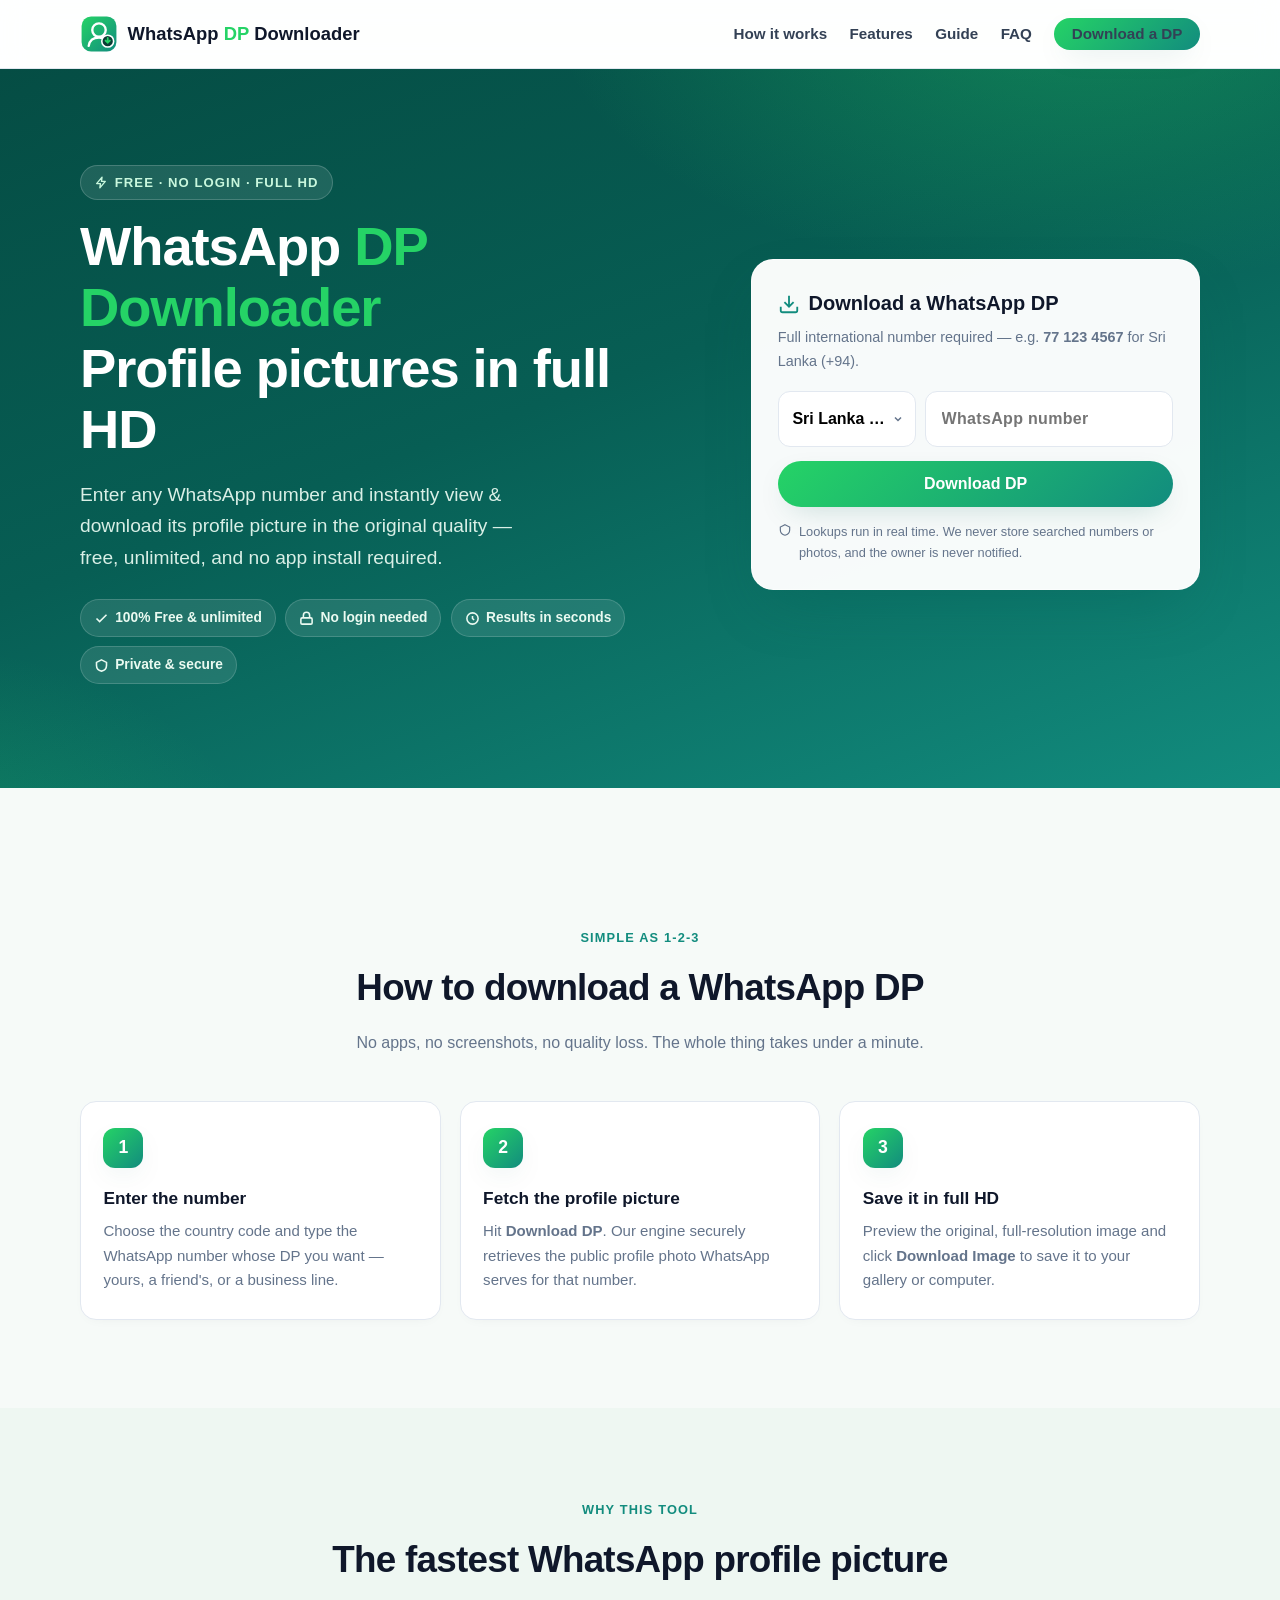
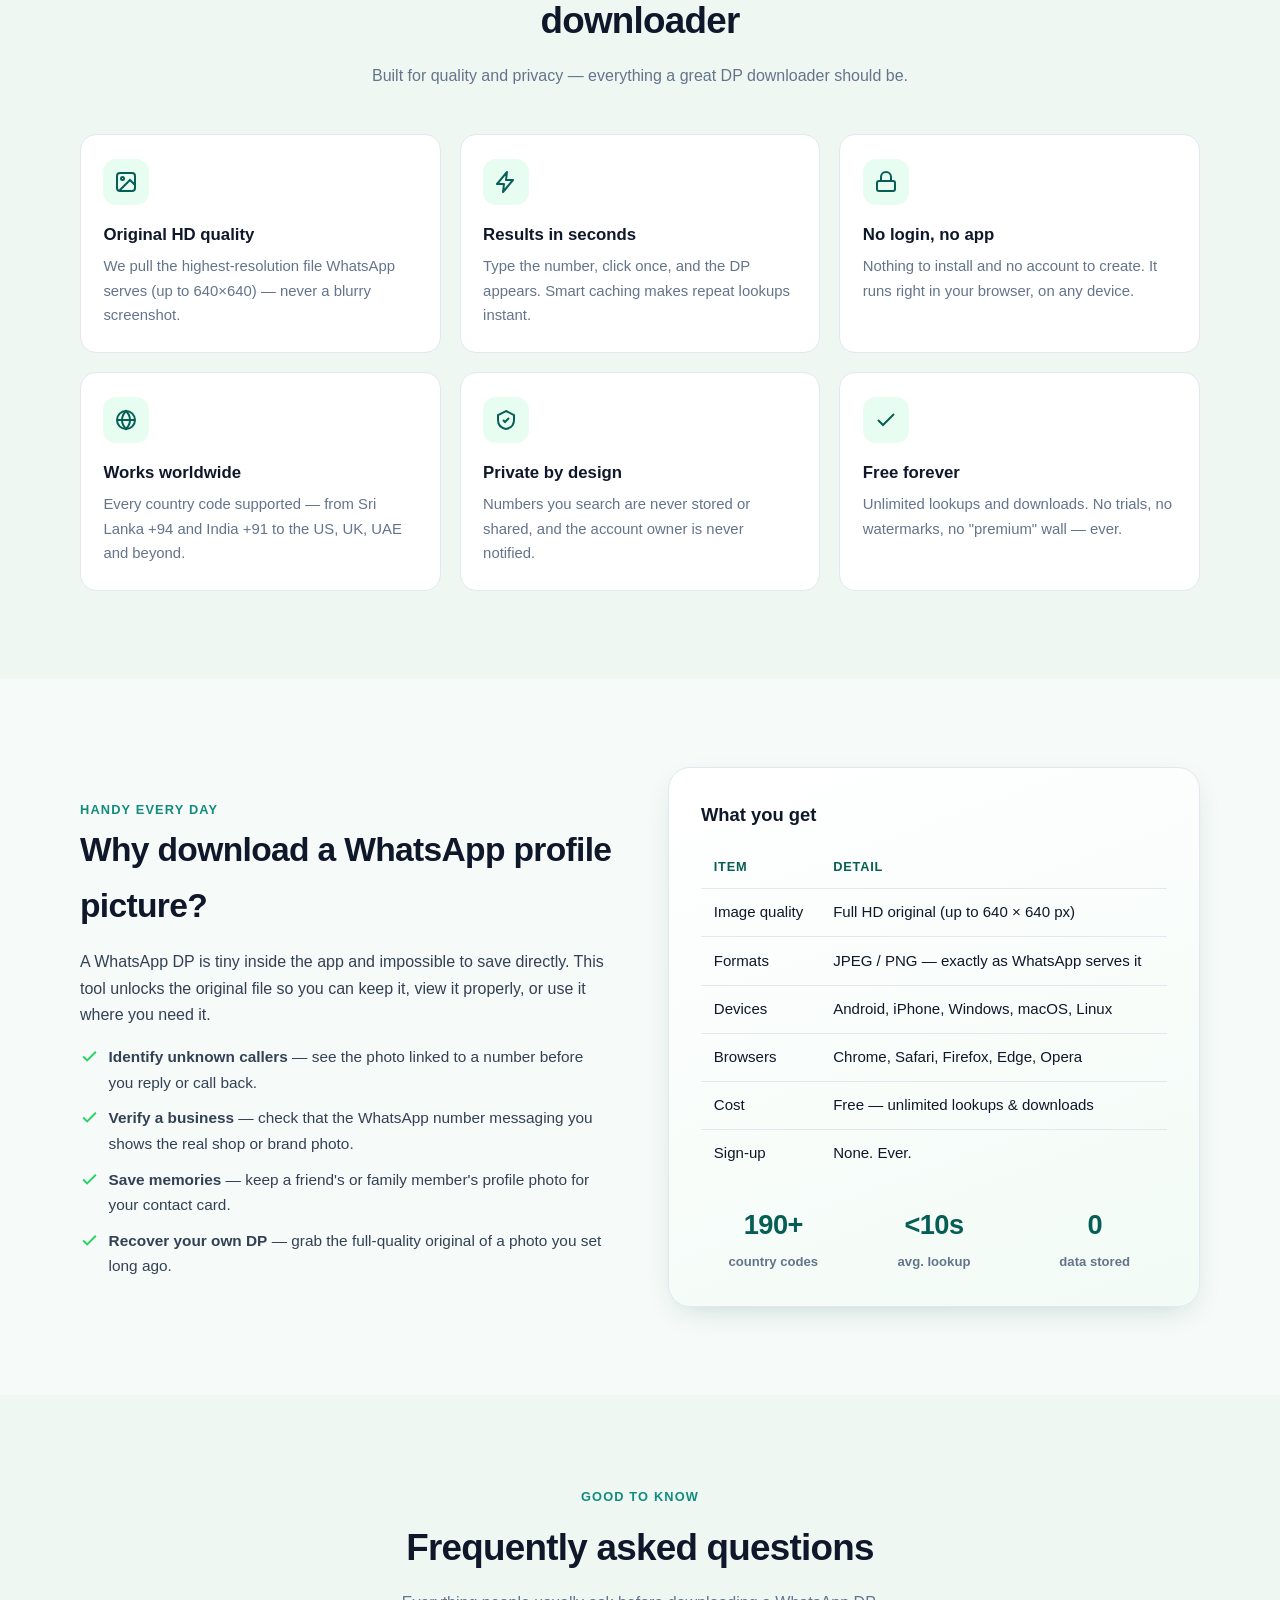
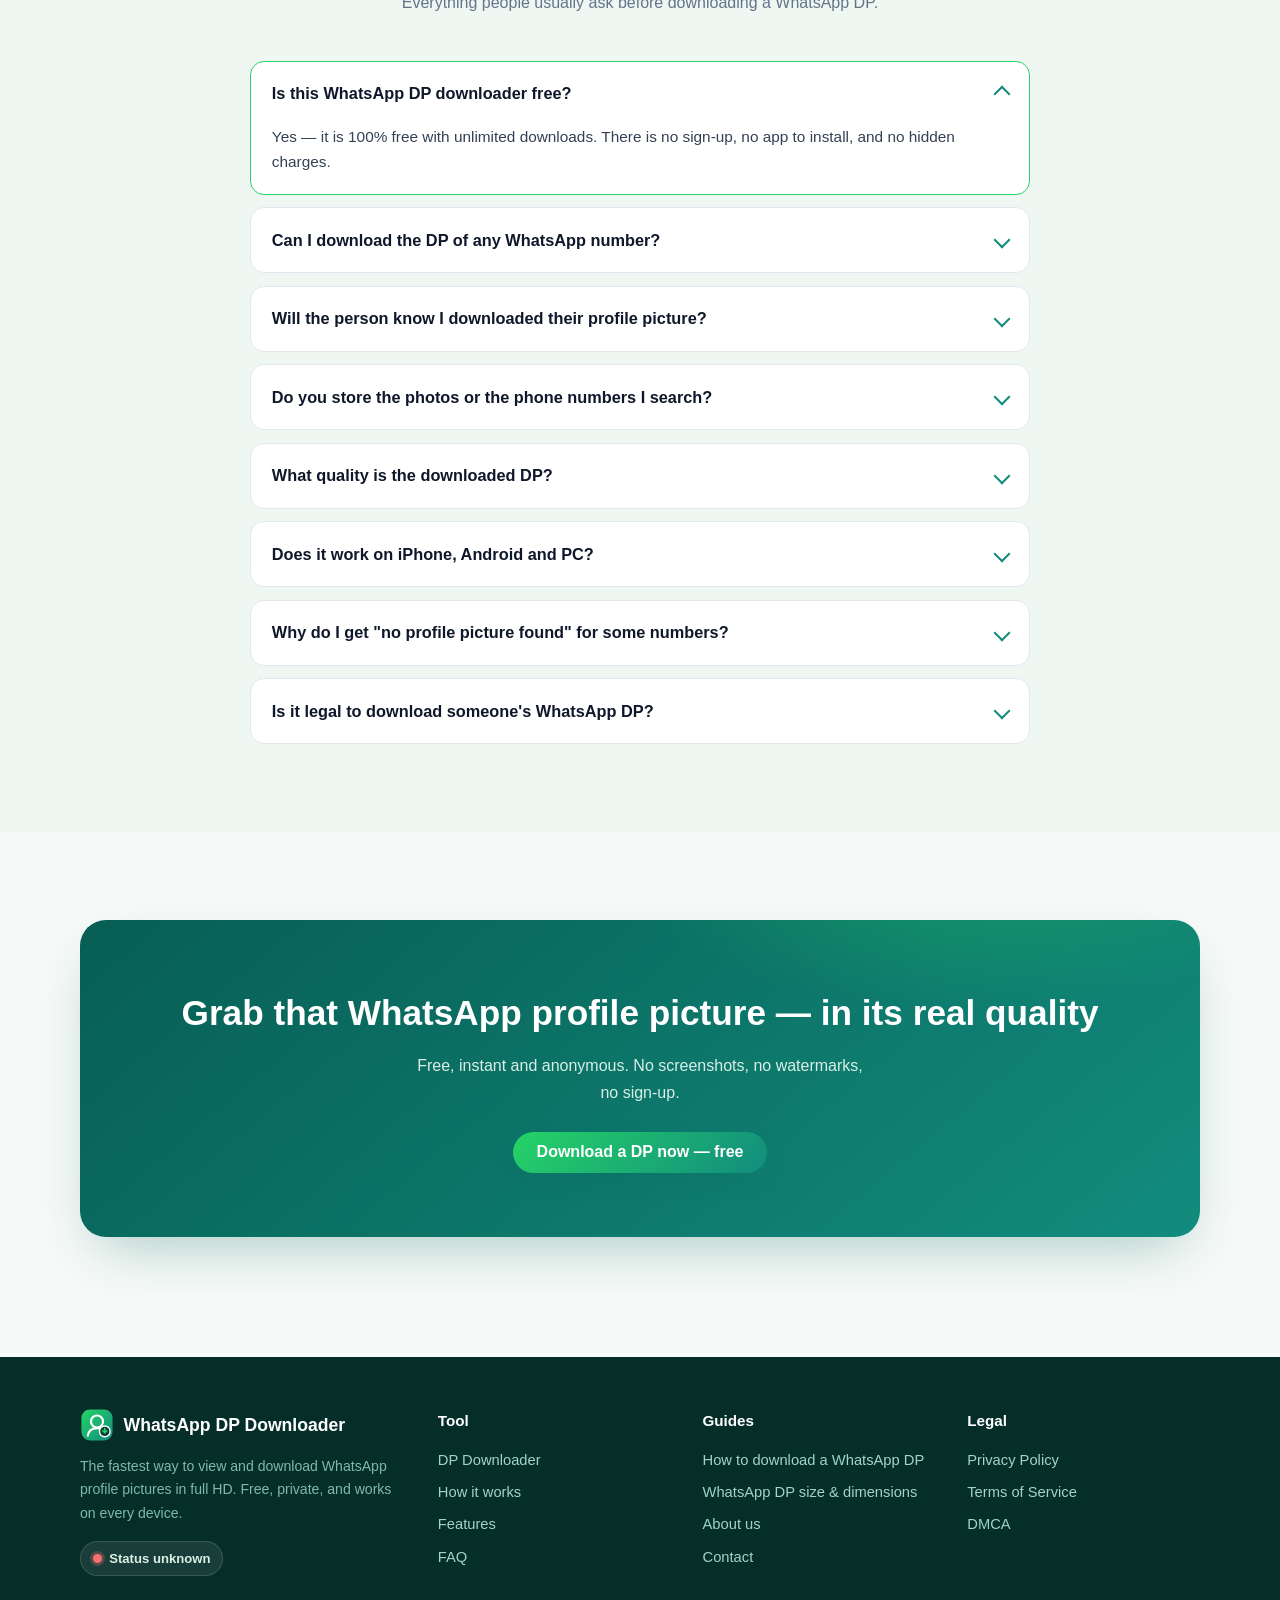
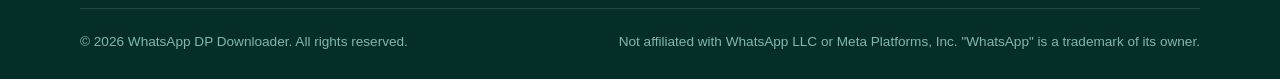
==== index.html @ 6ee1ebf0 "WhatsApp DP Downloader — SEO-optimized site + serverless API proxy" ====
<!DOCTYPE html>
<html lang="en">
<head>
  <meta charset="UTF-8">
  <meta name="viewport" content="width=device-width, initial-scale=1.0">
  <title>WhatsApp DP Downloader — Download WhatsApp Profile Pictures in Full HD (Free)</title>
  <meta name="description" content="Free WhatsApp DP Downloader: view & download any WhatsApp profile picture in full HD by phone number. 100% free, no login, no app install — works on Android, iPhone & PC.">
  <meta name="keywords" content="whatsapp dp download, whatsapp dp downloader, download whatsapp profile picture, whatsapp profile picture downloader, save whatsapp dp, whatsapp dp viewer, whatsapp dp full size, profile pic download whatsapp">
  <meta name="robots" content="index, follow, max-image-preview:large, max-snippet:-1">
  <meta name="author" content="WhatsApp DP Downloader">
  <meta name="theme-color" content="#075e54">
  <link rel="canonical" href="https://whatsapp-dp-downloader.vercel.app/">

  <!-- Open Graph -->
  <meta property="og:type" content="website">
  <meta property="og:site_name" content="WhatsApp DP Downloader">
  <meta property="og:title" content="WhatsApp DP Downloader — Download WhatsApp Profile Pictures in Full HD (Free)">
  <meta property="og:description" content="View & download any WhatsApp profile picture in full HD by phone number. Free forever, no login, works on every device.">
  <meta property="og:url" content="https://whatsapp-dp-downloader.vercel.app/">
  <meta property="og:image" content="https://whatsapp-dp-downloader.vercel.app/assets/og-image.jpg">
  <meta property="og:image:width" content="1200">
  <meta property="og:image:height" content="630">
  <meta property="og:locale" content="en_US">

  <!-- Twitter -->
  <meta name="twitter:card" content="summary_large_image">
  <meta name="twitter:title" content="WhatsApp DP Downloader — Full HD Profile Pictures, Free">
  <meta name="twitter:description" content="View & download any WhatsApp profile picture in full HD by phone number. Free, no login, instant.">
  <meta name="twitter:image" content="https://whatsapp-dp-downloader.vercel.app/assets/og-image.jpg">

  <link rel="icon" type="image/svg+xml" href="/assets/favicon.svg">
  <link rel="apple-touch-icon" href="/assets/logo.svg">
  <link rel="manifest" href="/site.webmanifest">
  <link rel="stylesheet" href="/assets/styles.css">

  <script type="application/ld+json">
  {
    "@context": "https://schema.org",
    "@graph": [
      {
        "@type": "WebSite",
        "@id": "https://whatsapp-dp-downloader.vercel.app/#website",
        "url": "https://whatsapp-dp-downloader.vercel.app/",
        "name": "WhatsApp DP Downloader",
        "description": "Free online tool to view and download WhatsApp profile pictures (DP) in full HD by phone number.",
        "publisher": { "@id": "https://whatsapp-dp-downloader.vercel.app/#org" },
        "inLanguage": "en"
      },
      {
        "@type": "Organization",
        "@id": "https://whatsapp-dp-downloader.vercel.app/#org",
        "name": "WhatsApp DP Downloader",
        "url": "https://whatsapp-dp-downloader.vercel.app/",
        "logo": {
          "@type": "ImageObject",
          "url": "https://whatsapp-dp-downloader.vercel.app/assets/logo.svg"
        }
      },
      {
        "@type": "WebApplication",
        "@id": "https://whatsapp-dp-downloader.vercel.app/#app",
        "name": "WhatsApp DP Downloader",
        "url": "https://whatsapp-dp-downloader.vercel.app/",
        "applicationCategory": "UtilitiesApplication",
        "operatingSystem": "Any (Web)",
        "browserRequirements": "Requires JavaScript",
        "offers": { "@type": "Offer", "price": "0", "priceCurrency": "USD" },
        "featureList": [
          "Download WhatsApp profile pictures in full HD",
          "Works with any phone number worldwide",
          "No login or app installation required",
          "Free unlimited downloads",
          "Android, iPhone, Windows & Mac compatible"
        ],
        "screenshot": "https://whatsapp-dp-downloader.vercel.app/assets/og-image.jpg"
      },
      {
        "@type": "HowTo",
        "name": "How to download a WhatsApp DP (profile picture)",
        "description": "Download any WhatsApp profile picture in full HD in three simple steps — no app needed.",
        "totalTime": "PT1M",
        "step": [
          { "@type": "HowToStep", "position": 1, "name": "Enter the number", "text": "Pick the country code and type the WhatsApp number whose profile picture you want to download." },
          { "@type": "HowToStep", "position": 2, "name": "Fetch the DP", "text": "Click 'Download DP'. We securely fetch the public profile picture linked to that number." },
          { "@type": "HowToStep", "position": 3, "name": "Save the image", "text": "Preview the full-size photo and click 'Download Image' to save it to your device." }
        ]
      },
      {
        "@type": "FAQPage",
        "mainEntity": [
          {
            "@type": "Question",
            "name": "Is this WhatsApp DP downloader free?",
            "acceptedAnswer": { "@type": "Answer", "text": "Yes — it is 100% free with unlimited downloads. There is no sign-up, no app to install, and no hidden charges." }
          },
          {
            "@type": "Question",
            "name": "Can I download the DP of any WhatsApp number?",
            "acceptedAnswer": { "@type": "Answer", "text": "You can fetch the profile picture of any number registered on WhatsApp, as long as the user's privacy settings allow the photo to be visible. If their photo is set to 'My Contacts' or 'Nobody', WhatsApp will not share it." }
          },
          {
            "@type": "Question",
            "name": "Will the person know I downloaded their profile picture?",
            "acceptedAnswer": { "@type": "Answer", "text": "No. Viewing or downloading a public profile picture does not send any notification to the account owner." }
          },
          {
            "@type": "Question",
            "name": "Do you store the photos or the phone numbers I search?",
            "acceptedAnswer": { "@type": "Answer", "text": "No. Lookups happen in real time, results are cached briefly in memory for speed, then discarded. We do not build any database of numbers or photos." }
          },
          {
            "@type": "Question",
            "name": "What quality is the downloaded DP?",
            "acceptedAnswer": { "@type": "Answer", "text": "We always fetch the highest-resolution version WhatsApp serves — typically up to 640×640 pixels in original JPEG quality, sharper than any screenshot." }
          },
          {
            "@type": "Question",
            "name": "Does it work on iPhone, Android and PC?",
            "acceptedAnswer": { "@type": "Answer", "text": "Yes. It is a pure web tool — it runs in any modern browser (Chrome, Safari, Firefox, Edge) on Android, iOS, Windows, macOS and Linux." }
          },
          {
            "@type": "Question",
            "name": "Why do I get 'no profile picture found' for some numbers?",
            "acceptedAnswer": { "@type": "Answer", "text": "Either the user never set a profile photo, or their privacy settings (My Contacts / Nobody / My Contacts Except) prevent it from being shown publicly. We can only return what WhatsApp itself makes visible." }
          },
          {
            "@type": "Question",
            "name": "Is it legal to download someone's WhatsApp DP?",
            "acceptedAnswer": { "@type": "Answer", "text": "Downloading publicly visible profile pictures for personal use is generally tolerated, but photos belong to their owners. Do not re-publish, harass, impersonate, or use images commercially without permission. See our Terms of Service and DMCA page." }
          }
        ]
      },
      {
        "@type": "BreadcrumbList",
        "itemListElement": [
          { "@type": "ListItem", "position": 1, "name": "Home", "item": "https://whatsapp-dp-downloader.vercel.app/" }
        ]
      }
    ]
  }
  </script>
</head>
<body>

  <!-- ======================= HEADER ======================= -->
  <header class="site-header">
    <div class="wrap nav">
      <a class="brand" href="/" aria-label="WhatsApp DP Downloader — home">
        <img class="logo" src="/assets/logo.svg" alt="WhatsApp DP Downloader logo" width="38" height="38">
        <span>WhatsApp&nbsp;<b>DP</b>&nbsp;Downloader</span>
      </a>
      <nav class="nav-links" aria-label="Main navigation">
        <a href="#how-it-works">How it works</a>
        <a href="#features">Features</a>
        <a href="/how-to-download-whatsapp-dp">Guide</a>
        <a href="#faq">FAQ</a>
        <a class="btn btn-primary btn-sm" href="#tool-anchor">Download a DP</a>
      </nav>
    </div>
  </header>

  <!-- ======================= HERO + TOOL ======================= -->
  <section class="hero" id="tool-anchor">
    <div class="wrap hero-grid">
      <div>
        <span class="eyebrow">
          <svg width="13" height="13" viewBox="0 0 24 24" fill="none" stroke="currentColor" stroke-width="2.5" aria-hidden="true"><path d="M13 2L3 14h7l-1 8 10-12h-7l1-8z" stroke-linejoin="round"/></svg>
          Free · No login · Full HD
        </span>
        <h1>WhatsApp <span class="hl">DP Downloader</span><br>Profile pictures in full HD</h1>
        <p class="lead">Enter any WhatsApp number and instantly view &amp; download its profile picture in the original quality — free, unlimited, and no app install required.</p>
        <ul class="trust-chips" aria-label="Highlights">
          <li><svg viewBox="0 0 24 24" fill="none" stroke="currentColor" stroke-width="2.5" aria-hidden="true"><path d="M20 6L9 17l-5-5"/></svg>100% Free &amp; unlimited</li>
          <li><svg viewBox="0 0 24 24" fill="none" stroke="currentColor" stroke-width="2.5" aria-hidden="true"><rect x="3" y="11" width="18" height="10" rx="2"/><path d="M7 11V7a5 5 0 0110 0v4"/></svg>No login needed</li>
          <li><svg viewBox="0 0 24 24" fill="none" stroke="currentColor" stroke-width="2.5" aria-hidden="true"><circle cx="12" cy="12" r="9"/><path d="M12 8v4l2.5 2.5"/></svg>Results in seconds</li>
          <li><svg viewBox="0 0 24 24" fill="none" stroke="currentColor" stroke-width="2.5" aria-hidden="true"><path d="M12 3l8 4v5c0 5-3.5 8-8 9-4.5-1-8-4-8-9V7l8-4z"/></svg>Private &amp; secure</li>
        </ul>
      </div>

      <div class="tool-card" role="region" aria-labelledby="tool-title">
        <h2 id="tool-title">
          <svg viewBox="0 0 24 24" fill="none" stroke="#128c7e" stroke-width="2" aria-hidden="true"><path d="M21 15v4a2 2 0 01-2 2H5a2 2 0 01-2-2v-4M7 10l5 5 5-5M12 15V3"/></svg>
          Download a WhatsApp DP
        </h2>
        <p class="hint">Full international number required — e.g. <strong>77 123 4567</strong> for Sri Lanka (+94).</p>
        <form id="dp-form" novalidate>
          <div class="field-row">
            <div class="country-wrap">
              <label class="sr-only" for="country" style="position:absolute;left:-9999px">Country code</label>
              <select id="country" aria-label="Country"></select>
            </div>
            <div class="phone-wrap">
              <label for="phone" style="position:absolute;left:-9999px">WhatsApp phone number</label>
              <input id="phone" type="tel" inputmode="tel" autocomplete="tel" placeholder="WhatsApp number" maxlength="18" required>
            </div>
          </div>
          <button type="submit" class="btn btn-primary" id="dp-btn">
            <span class="spinner" aria-hidden="true"></span>
            <span class="btn-label">Download DP</span>
          </button>
          <p class="form-error" id="form-error" role="alert"></p>
        </form>
        <p class="privacy-note">
          <svg viewBox="0 0 24 24" fill="none" stroke="currentColor" stroke-width="2" aria-hidden="true"><path d="M12 3l8 4v5c0 5-3.5 8-8 9-4.5-1-8-4-8-9V7l8-4z"/></svg>
          <span>Lookups run in real time. We never store searched numbers or photos, and the owner is never notified.</span>
        </p>
      </div>
    </div>
  </section>

  <!-- ======================= RESULT ======================= -->
  <div id="result-anchor" class="wrap result-section" aria-live="polite">
    <div class="result-card skel" id="skeleton" aria-hidden="true">
      <div class="row">
        <div class="skel-circle shimmer"></div>
        <div class="skel-lines">
          <div class="skel-line shimmer" style="width:60%"></div>
          <div class="skel-line shimmer" style="width:40%"></div>
          <div class="skel-line shimmer" style="width:75%"></div>
        </div>
      </div>
    </div>

    <div class="error-card" id="lookup-error" role="alert">
      <svg viewBox="0 0 24 24" fill="none" stroke="currentColor" stroke-width="2" aria-hidden="true"><circle cx="12" cy="12" r="9"/><path d="M12 8v5M12 16.5v.01"/></svg>
      <span id="lookup-error-msg"></span>
    </div>

    <div class="result-card" id="result">
      <div class="result-grid">
        <div class="dp-frame">
          <img id="dp-img" src="" alt="WhatsApp profile picture" width="240" height="240">
        </div>
        <div class="result-meta">
          <h3>Profile picture found 🎉</h3>
          <p class="num" id="r-number">+94…</p>
          <div class="meta-badges">
            <span class="badge">Full HD quality</span>
            <span class="badge" id="r-format">JPEG</span>
            <span class="badge" id="r-size">— KB</span>
          </div>
          <div class="result-actions">
            <button class="btn btn-primary" id="btn-download">
              <svg width="17" height="17" viewBox="0 0 24 24" fill="none" stroke="currentColor" stroke-width="2.2" aria-hidden="true"><path d="M21 15v4a2 2 0 01-2 2H5a2 2 0 01-2-2v-4M7 10l5 5 5-5M12 15V3"/></svg>
              Download Image
            </button>
            <button class="btn btn-ghost" id="btn-view">View full size</button>
            <button class="btn btn-ghost" id="btn-again">Try another number</button>
          </div>
        </div>
      </div>
    </div>
  </div>

  <!-- ======================= HOW IT WORKS ======================= -->
  <section id="how-it-works">
    <div class="wrap">
      <div class="sec-head">
        <span class="kicker">Simple as 1-2-3</span>
        <h2>How to download a WhatsApp DP</h2>
        <p>No apps, no screenshots, no quality loss. The whole thing takes under a minute.</p>
      </div>
      <div class="steps">
        <article class="step">
          <h3>Enter the number</h3>
          <p>Choose the country code and type the WhatsApp number whose DP you want — yours, a friend's, or a business line.</p>
        </article>
        <article class="step">
          <h3>Fetch the profile picture</h3>
          <p>Hit <strong>Download DP</strong>. Our engine securely retrieves the public profile photo WhatsApp serves for that number.</p>
        </article>
        <article class="step">
          <h3>Save it in full HD</h3>
          <p>Preview the original, full-resolution image and click <strong>Download Image</strong> to save it to your gallery or computer.</p>
        </article>
      </div>
    </div>
  </section>

  <!-- ======================= FEATURES ======================= -->
  <section id="features" style="background:#eef7f2">
    <div class="wrap">
      <div class="sec-head">
        <span class="kicker">Why this tool</span>
        <h2>The fastest WhatsApp profile picture downloader</h2>
        <p>Built for quality and privacy — everything a great DP downloader should be.</p>
      </div>
      <div class="features">
        <article class="feature">
          <div class="ic"><svg viewBox="0 0 24 24" fill="none" stroke="#075e54" stroke-width="2" aria-hidden="true"><rect x="3" y="3" width="18" height="18" rx="3"/><circle cx="8.5" cy="8.5" r="1.5"/><path d="M21 15l-5-5L5 21"/></svg></div>
          <h3>Original HD quality</h3>
          <p>We pull the highest-resolution file WhatsApp serves (up to 640×640) — never a blurry screenshot.</p>
        </article>
        <article class="feature">
          <div class="ic"><svg viewBox="0 0 24 24" fill="none" stroke="#075e54" stroke-width="2" aria-hidden="true"><path d="M13 2L3 14h7l-1 8 10-12h-7l1-8z" stroke-linejoin="round"/></svg></div>
          <h3>Results in seconds</h3>
          <p>Type the number, click once, and the DP appears. Smart caching makes repeat lookups instant.</p>
        </article>
        <article class="feature">
          <div class="ic"><svg viewBox="0 0 24 24" fill="none" stroke="#075e54" stroke-width="2" aria-hidden="true"><rect x="3" y="11" width="18" height="10" rx="2"/><path d="M7 11V7a5 5 0 0110 0v4"/></svg></div>
          <h3>No login, no app</h3>
          <p>Nothing to install and no account to create. It runs right in your browser, on any device.</p>
        </article>
        <article class="feature">
          <div class="ic"><svg viewBox="0 0 24 24" fill="none" stroke="#075e54" stroke-width="2" aria-hidden="true"><circle cx="12" cy="12" r="9"/><path d="M3 12h18M12 3c2.5 2.6 4 5.6 4 9s-1.5 6.4-4 9c-2.5-2.6-4-5.6-4-9s1.5-6.4 4-9z"/></svg></div>
          <h3>Works worldwide</h3>
          <p>Every country code supported — from Sri Lanka +94 and India +91 to the US, UK, UAE and beyond.</p>
        </article>
        <article class="feature">
          <div class="ic"><svg viewBox="0 0 24 24" fill="none" stroke="#075e54" stroke-width="2" aria-hidden="true"><path d="M12 3l8 4v5c0 5-3.5 8-8 9-4.5-1-8-4-8-9V7l8-4z"/><path d="M9 12l2 2 4-4"/></svg></div>
          <h3>Private by design</h3>
          <p>Numbers you search are never stored or shared, and the account owner is never notified.</p>
        </article>
        <article class="feature">
          <div class="ic"><svg viewBox="0 0 24 24" fill="none" stroke="#075e54" stroke-width="2" aria-hidden="true"><path d="M20 6L9 17l-5-5"/></svg></div>
          <h3>Free forever</h3>
          <p>Unlimited lookups and downloads. No trials, no watermarks, no "premium" wall — ever.</p>
        </article>
      </div>
    </div>
  </section>

  <!-- ======================= WHY / INFO ======================= -->
  <section>
    <div class="wrap split">
      <div>
        <span class="kicker" style="color:var(--wa-teal);font-weight:800;letter-spacing:.09em;text-transform:uppercase;font-size:.8rem">Handy every day</span>
        <h2>Why download a WhatsApp profile picture?</h2>
        <p>A WhatsApp DP is tiny inside the app and impossible to save directly. This tool unlocks the original file so you can keep it, view it properly, or use it where you need it.</p>
        <ul class="checklist">
          <li><svg viewBox="0 0 24 24" fill="none" stroke="#25d366" stroke-width="2.4" aria-hidden="true"><path d="M20 6L9 17l-5-5"/></svg><span><strong>Identify unknown callers</strong> — see the photo linked to a number before you reply or call back.</span></li>
          <li><svg viewBox="0 0 24 24" fill="none" stroke="#25d366" stroke-width="2.4" aria-hidden="true"><path d="M20 6L9 17l-5-5"/></svg><span><strong>Verify a business</strong> — check that the WhatsApp number messaging you shows the real shop or brand photo.</span></li>
          <li><svg viewBox="0 0 24 24" fill="none" stroke="#25d366" stroke-width="2.4" aria-hidden="true"><path d="M20 6L9 17l-5-5"/></svg><span><strong>Save memories</strong> — keep a friend's or family member's profile photo for your contact card.</span></li>
          <li><svg viewBox="0 0 24 24" fill="none" stroke="#25d366" stroke-width="2.4" aria-hidden="true"><path d="M20 6L9 17l-5-5"/></svg><span><strong>Recover your own DP</strong> — grab the full-quality original of a photo you set long ago.</span></li>
        </ul>
      </div>
      <div class="panel">
        <h3 style="font-size:1.15rem;margin-bottom:.9rem">What you get</h3>
        <table class="format-table">
          <thead><tr><th>Item</th><th>Detail</th></tr></thead>
          <tbody>
            <tr><td>Image quality</td><td>Full HD original (up to 640 × 640 px)</td></tr>
            <tr><td>Formats</td><td>JPEG / PNG — exactly as WhatsApp serves it</td></tr>
            <tr><td>Devices</td><td>Android, iPhone, Windows, macOS, Linux</td></tr>
            <tr><td>Browsers</td><td>Chrome, Safari, Firefox, Edge, Opera</td></tr>
            <tr><td>Cost</td><td>Free — unlimited lookups &amp; downloads</td></tr>
            <tr><td>Sign-up</td><td>None. Ever.</td></tr>
          </tbody>
        </table>
        <div class="stat-row">
          <div class="stat"><b>190+</b><span>country codes</span></div>
          <div class="stat"><b>&lt;10s</b><span>avg. lookup</span></div>
          <div class="stat"><b>0</b><span>data stored</span></div>
        </div>
      </div>
    </div>
  </section>

  <!-- ======================= FAQ ======================= -->
  <section id="faq" style="background:#eef7f2">
    <div class="wrap">
      <div class="sec-head">
        <span class="kicker">Good to know</span>
        <h2>Frequently asked questions</h2>
        <p>Everything people usually ask before downloading a WhatsApp DP.</p>
      </div>
      <div class="faq-list">
        <details class="faq" open>
          <summary>Is this WhatsApp DP downloader free?</summary>
          <p>Yes — it is 100% free with unlimited downloads. There is no sign-up, no app to install, and no hidden charges.</p>
        </details>
        <details class="faq">
          <summary>Can I download the DP of any WhatsApp number?</summary>
          <p>You can fetch the profile picture of any number registered on WhatsApp, as long as the user's privacy settings allow the photo to be visible. If their photo is set to "My Contacts" or "Nobody", WhatsApp itself will not share it — and neither can we.</p>
        </details>
        <details class="faq">
          <summary>Will the person know I downloaded their profile picture?</summary>
          <p>No. Viewing or downloading a public profile picture does not send any notification to the account owner.</p>
        </details>
        <details class="faq">
          <summary>Do you store the photos or the phone numbers I search?</summary>
          <p>No. Lookups happen in real time, results are cached briefly in memory for speed, then discarded. We do not build any database of searched numbers or photos.</p>
        </details>
        <details class="faq">
          <summary>What quality is the downloaded DP?</summary>
          <p>We always fetch the highest-resolution version WhatsApp serves — typically up to 640×640 pixels in original JPEG quality, far sharper than taking a screenshot.</p>
        </details>
        <details class="faq">
          <summary>Does it work on iPhone, Android and PC?</summary>
          <p>Yes. It's a pure web tool: it runs in any modern browser (Chrome, Safari, Firefox, Edge) on Android, iOS, Windows, macOS and Linux — nothing to install.</p>
        </details>
        <details class="faq">
          <summary>Why do I get "no profile picture found" for some numbers?</summary>
          <p>Either the user never set a profile photo, or their privacy settings (My Contacts / Nobody / My Contacts Except) prevent it from being shown publicly. We can only return what WhatsApp itself makes visible.</p>
        </details>
        <details class="faq">
          <summary>Is it legal to download someone's WhatsApp DP?</summary>
          <p>Downloading publicly visible profile pictures for personal use is generally tolerated, but photos belong to their owners. Do not re-publish, harass, impersonate, or use images commercially without permission. Read our <a href="/terms-of-service">Terms of Service</a> and <a href="/dmca">DMCA policy</a>.</p>
        </details>
      </div>
    </div>
  </section>

  <!-- ======================= CTA ======================= -->
  <section>
    <div class="wrap">
      <div class="cta-band">
        <h2>Grab that WhatsApp profile picture — in its real quality</h2>
        <p>Free, instant and anonymous. No screenshots, no watermarks, no sign-up.</p>
        <a class="btn btn-primary" href="#tool-anchor" style="position:relative;z-index:1">Download a DP now — free</a>
      </div>
    </div>
  </section>

  <!-- ======================= FOOTER ======================= -->
  <footer class="site-footer">
    <div class="wrap">
      <div class="foot-grid">
        <div>
          <div class="foot-brand">
            <img class="logo" src="/assets/logo.svg" alt="WhatsApp DP Downloader logo" width="34" height="34">
            <span>WhatsApp DP Downloader</span>
          </div>
          <p class="small">The fastest way to view and download WhatsApp profile pictures in full HD. Free, private, and works on every device.</p>
          <span class="status-pill" id="status-pill"><span class="status-dot"></span><span id="status-text">Checking engine…</span></span>
        </div>
        <div>
          <h4>Tool</h4>
          <ul>
            <li><a href="#tool-anchor">DP Downloader</a></li>
            <li><a href="#how-it-works">How it works</a></li>
            <li><a href="#features">Features</a></li>
            <li><a href="#faq">FAQ</a></li>
          </ul>
        </div>
        <div>
          <h4>Guides</h4>
          <ul>
            <li><a href="/how-to-download-whatsapp-dp">How to download a WhatsApp DP</a></li>
            <li><a href="/whatsapp-dp-size">WhatsApp DP size &amp; dimensions</a></li>
            <li><a href="/about">About us</a></li>
            <li><a href="/contact">Contact</a></li>
          </ul>
        </div>
        <div>
          <h4>Legal</h4>
          <ul>
            <li><a href="/privacy-policy">Privacy Policy</a></li>
            <li><a href="/terms-of-service">Terms of Service</a></li>
            <li><a href="/dmca">DMCA</a></li>
          </ul>
        </div>
      </div>
      <div class="foot-bottom">
        <span>© <span id="year">2026</span> WhatsApp DP Downloader. All rights reserved.</span>
        <span>Not affiliated with WhatsApp LLC or Meta Platforms, Inc. "WhatsApp" is a trademark of its owner.</span>
      </div>
    </div>
  </footer>

  <!-- lightbox + toast -->
  <div class="lightbox" id="lightbox" role="dialog" aria-modal="true" aria-label="Full size profile picture">
    <button class="lb-close" aria-label="Close">×</button>
    <img id="lightbox-img" src="" alt="Full size WhatsApp profile picture">
  </div>
  <div class="toast" id="toast" role="status"></div>

  <script src="/assets/app.js" defer></script>
</body>
</html>
---- assets/styles.css ----
/* ============================================================
   WhatsApp DP Downloader — styles.css
   Modern, fast, responsive. No external dependencies.
   ============================================================ */
:root {
  --wa-green: #25d366;
  --wa-teal: #128c7e;
  --wa-deep: #075e54;
  --wa-darker: #054d44;
  --ink: #0f172a;
  --ink-2: #334155;
  --ink-3: #64748b;
  --bg: #f6faf8;
  --card: #ffffff;
  --line: #e2e8f0;
  --danger: #dc2626;
  --amber: #d97706;
  --radius: 16px;
  --shadow: 0 10px 30px -12px rgba(7, 94, 84, 0.25);
  --shadow-lg: 0 24px 60px -20px rgba(7, 94, 84, 0.35);
  --font: "Inter", -apple-system, BlinkMacSystemFont, "Segoe UI", Roboto, "Helvetica Neue", Arial, sans-serif;
}
* { box-sizing: border-box; margin: 0; padding: 0; }
html { scroll-behavior: smooth; -webkit-text-size-adjust: 100%; }
body {
  font-family: var(--font);
  color: var(--ink);
  background: var(--bg);
  line-height: 1.65;
  -webkit-font-smoothing: antialiased;
}
img { max-width: 100%; display: block; }
a { color: var(--wa-teal); text-decoration: none; }
a:hover { text-decoration: underline; }
.wrap { width: min(1120px, 100% - 2.5rem); margin-inline: auto; }
section { padding: clamp(3rem, 7vw, 5.5rem) 0; }

/* ---------- header ---------- */
.site-header {
  position: sticky; top: 0; z-index: 50;
  backdrop-filter: saturate(160%) blur(12px);
  background: rgba(255, 255, 255, 0.88);
  border-bottom: 1px solid var(--line);
}
.nav { display: flex; align-items: center; gap: 1.5rem; height: 68px; }
.brand { display: flex; align-items: center; gap: 0.6rem; font-weight: 800; font-size: 1.15rem; color: var(--ink); }
.brand:hover { text-decoration: none; }
.brand .logo { width: 38px; height: 38px; flex: none; }
.brand b { color: var(--wa-green); }
.nav-links { display: flex; gap: 1.4rem; margin-left: auto; align-items: center; }
.nav-links a { color: var(--ink-2); font-weight: 600; font-size: 0.95rem; }
.nav-links a:hover { color: var(--wa-teal); text-decoration: none; }
.btn {
  display: inline-flex; align-items: center; justify-content: center; gap: 0.5rem;
  padding: 0.8rem 1.5rem; border: 0; border-radius: 999px; cursor: pointer;
  font: inherit; font-weight: 700; font-size: 1rem; line-height: 1;
  transition: transform 0.15s ease, box-shadow 0.15s ease, background 0.15s ease;
}
.btn-primary { background: linear-gradient(135deg, var(--wa-green), var(--wa-teal)); color: #fff; box-shadow: var(--shadow); }
.btn-primary:hover { transform: translateY(-2px); box-shadow: var(--shadow-lg); text-decoration: none; color: #fff; }
.btn-primary:disabled { opacity: 0.65; cursor: not-allowed; transform: none; }
.btn-ghost { background: #fff; color: var(--wa-deep); border: 1.5px solid var(--line); }
.btn-ghost:hover { border-color: var(--wa-teal); text-decoration: none; }
.btn-sm { padding: 0.55rem 1.1rem; font-size: 0.9rem; }

/* ---------- hero ---------- */
.hero {
  position: relative; overflow: hidden; color: #fff;
  background:
    radial-gradient(900px 480px at 85% -10%, rgba(37, 211, 102, 0.35), transparent 60%),
    radial-gradient(700px 400px at -10% 110%, rgba(37, 211, 102, 0.22), transparent 55%),
    linear-gradient(160deg, var(--wa-darker), var(--wa-deep) 45%, var(--wa-teal));
  padding: clamp(3.5rem, 8vw, 6rem) 0 clamp(4rem, 9vw, 6.5rem);
}
.hero-grid { display: grid; grid-template-columns: 1.15fr 0.85fr; gap: clamp(2rem, 5vw, 4rem); align-items: center; }
.eyebrow {
  display: inline-flex; align-items: center; gap: 0.45rem; font-size: 0.82rem; font-weight: 700;
  letter-spacing: 0.08em; text-transform: uppercase; color: #c8f7dd;
  background: rgba(255, 255, 255, 0.1); border: 1px solid rgba(255, 255, 255, 0.18);
  padding: 0.35rem 0.85rem; border-radius: 999px; margin-bottom: 1.1rem;
}
.hero h1 { font-size: clamp(2.1rem, 5vw, 3.4rem); line-height: 1.12; letter-spacing: -0.02em; font-weight: 800; }
.hero h1 .hl { color: var(--wa-green); }
.hero p.lead { margin-top: 1.1rem; font-size: clamp(1.02rem, 2.2vw, 1.2rem); color: #d9efe6; max-width: 44ch; }
.trust-chips { display: flex; flex-wrap: wrap; gap: 0.6rem; margin-top: 1.6rem; list-style: none; }
.trust-chips li {
  display: inline-flex; align-items: center; gap: 0.4rem; font-size: 0.86rem; font-weight: 600;
  background: rgba(255, 255, 255, 0.1); border: 1px solid rgba(255, 255, 255, 0.16);
  padding: 0.4rem 0.8rem; border-radius: 999px; color: #eafaf1;
}
.trust-chips svg { width: 15px; height: 15px; }

/* ---------- tool card ---------- */
.tool-card {
  background: rgba(255, 255, 255, 0.97); color: var(--ink);
  border-radius: 22px; padding: 1.7rem 1.6rem 1.6rem; box-shadow: var(--shadow-lg);
  border: 1px solid rgba(255, 255, 255, 0.6);
}
.tool-card h2 { font-size: 1.25rem; font-weight: 800; display: flex; align-items: center; gap: 0.55rem; }
.tool-card h2 svg { width: 22px; height: 22px; }
.tool-card p.hint { color: var(--ink-3); font-size: 0.9rem; margin-top: 0.35rem; }
.field-row { display: flex; gap: 0.55rem; margin-top: 1.1rem; }
.country-wrap { position: relative; flex: 0 0 138px; }
.country-wrap select {
  width: 100%; appearance: none; padding: 0.85rem 1.7rem 0.85rem 0.85rem; font: inherit; font-weight: 600;
  border: 1.5px solid var(--line); border-radius: 12px; background: #fff url("data:image/svg+xml,%3Csvg xmlns='http://www.w3.org/2000/svg' width='12' height='12' viewBox='0 0 24 24' fill='none' stroke='%2364748b' stroke-width='3'%3E%3Cpath d='M6 9l6 6 6-6'/%3E%3C/svg%3E") no-repeat right 0.65rem center;
  cursor: pointer; text-overflow: ellipsis; white-space: nowrap; overflow: hidden;
}
.phone-wrap { position: relative; flex: 1; }
.phone-wrap input {
  width: 100%; padding: 0.85rem 1rem; font: inherit; font-weight: 600; letter-spacing: 0.02em;
  border: 1.5px solid var(--line); border-radius: 12px;
}
.country-wrap select:focus, .phone-wrap input:focus { outline: 2px solid var(--wa-green); outline-offset: 1px; border-color: var(--wa-green); }
.tool-card .btn-primary { width: 100%; margin-top: 0.9rem; padding: 0.95rem; }
.privacy-note { display: flex; gap: 0.45rem; align-items: flex-start; margin-top: 0.85rem; font-size: 0.8rem; color: var(--ink-3); }
.privacy-note svg { width: 14px; height: 14px; flex: none; margin-top: 2px; }
.form-error { display: none; margin-top: 0.7rem; color: var(--danger); font-size: 0.88rem; font-weight: 600; }
.form-error.show { display: block; }

/* spinner */
.spinner {
  width: 18px; height: 18px; border: 2.5px solid rgba(255, 255, 255, 0.35);
  border-top-color: #fff; border-radius: 50%; animation: spin 0.7s linear infinite; display: none;
}
.btn.loading .spinner { display: inline-block; }
.btn.loading .btn-label { opacity: 0.85; }
@keyframes spin { to { transform: rotate(360deg); } }

/* ---------- result ---------- */
.result-section { padding-top: clamp(2rem, 5vw, 3rem); }
.result-card {
  display: none; background: var(--card); border: 1px solid var(--line); border-radius: 22px;
  box-shadow: var(--shadow); padding: clamp(1.4rem, 4vw, 2.2rem);
}
.result-card.show { display: block; animation: rise 0.35s ease; }
@keyframes rise { from { opacity: 0; transform: translateY(14px); } to { opacity: 1; transform: none; } }
.result-grid { display: grid; grid-template-columns: 240px 1fr; gap: clamp(1.4rem, 4vw, 2.4rem); align-items: center; }
.dp-frame {
  position: relative; width: 240px; height: 240px; border-radius: 50%; overflow: hidden; margin-inline: auto;
  border: 6px solid #fff; box-shadow: 0 0 0 2px var(--line), var(--shadow); background: #e2e8f0;
}
.dp-frame img { width: 100%; height: 100%; object-fit: cover; cursor: zoom-in; }
.result-meta h3 { font-size: 1.35rem; font-weight: 800; }
.result-meta .num { color: var(--wa-deep); font-weight: 700; }
.meta-badges { display: flex; flex-wrap: wrap; gap: 0.5rem; margin: 0.8rem 0 1.2rem; }
.badge { font-size: 0.78rem; font-weight: 700; padding: 0.3rem 0.7rem; border-radius: 999px; background: #ecfdf5; color: #047857; border: 1px solid #a7f3d0; }
.result-actions { display: flex; flex-wrap: wrap; gap: 0.7rem; }
.error-card {
  display: none; margin-top: 1rem; border: 1px solid #fecaca; background: #fef2f2; color: #991b1b;
  border-radius: 14px; padding: 1rem 1.2rem; font-size: 0.95rem;
}
.error-card.show { display: flex; gap: 0.6rem; align-items: flex-start; animation: rise 0.3s ease; }
.error-card svg { width: 20px; height: 20px; flex: none; margin-top: 2px; }

/* skeleton */
.skel { display: none; }
.skel.show { display: block; animation: rise 0.3s ease; }
.skel .row { display: flex; gap: 2rem; align-items: center; }
.skel-circle { width: 200px; height: 200px; border-radius: 50%; }
.skel-lines { flex: 1; }
.skel-line { height: 16px; border-radius: 8px; margin-bottom: 0.9rem; }
.shimmer { background: linear-gradient(90deg, #e2e8f0 25%, #f1f5f9 50%, #e2e8f0 75%); background-size: 200% 100%; animation: shimmer 1.2s infinite; }
@keyframes shimmer { to { background-position: -200% 0; } }

/* ---------- sections ---------- */
.sec-head { text-align: center; max-width: 640px; margin: 0 auto 2.8rem; }
.sec-head .kicker { color: var(--wa-teal); font-weight: 800; letter-spacing: 0.09em; text-transform: uppercase; font-size: 0.8rem; }
.sec-head h2 { font-size: clamp(1.6rem, 3.6vw, 2.3rem); letter-spacing: -0.02em; font-weight: 800; margin: 0.5rem 0 0.7rem; }
.sec-head p { color: var(--ink-3); }

.steps { display: grid; grid-template-columns: repeat(3, 1fr); gap: 1.2rem; counter-reset: step; }
.step {
  background: var(--card); border: 1px solid var(--line); border-radius: var(--radius);
  padding: 1.6rem 1.4rem; position: relative; box-shadow: 0 4px 14px -8px rgba(15, 23, 42, 0.08);
}
.step::before {
  counter-increment: step; content: counter(step);
  display: grid; place-items: center; width: 40px; height: 40px; border-radius: 12px;
  background: linear-gradient(135deg, var(--wa-green), var(--wa-teal)); color: #fff;
  font-weight: 800; font-size: 1.1rem; margin-bottom: 1rem; box-shadow: var(--shadow);
}
.step h3 { font-size: 1.08rem; margin-bottom: 0.4rem; }
.step p { color: var(--ink-3); font-size: 0.94rem; }

.features { display: grid; grid-template-columns: repeat(3, 1fr); gap: 1.2rem; }
.feature {
  background: var(--card); border: 1px solid var(--line); border-radius: var(--radius); padding: 1.5rem 1.4rem;
  transition: transform 0.18s ease, box-shadow 0.18s ease;
}
.feature:hover { transform: translateY(-4px); box-shadow: var(--shadow); }
.feature .ic { width: 46px; height: 46px; border-radius: 13px; display: grid; place-items: center; background: #e8fdf1; margin-bottom: 1rem; }
.feature .ic svg { width: 24px; height: 24px; }
.feature h3 { font-size: 1.05rem; margin-bottom: 0.35rem; }
.feature p { color: var(--ink-3); font-size: 0.93rem; }

.split { display: grid; grid-template-columns: 1fr 1fr; gap: clamp(2rem, 5vw, 3.5rem); align-items: center; }
.split h2 { font-size: clamp(1.5rem, 3.4vw, 2.1rem); letter-spacing: -0.02em; font-weight: 800; margin-bottom: 1rem; }
.split p { color: var(--ink-2); margin-bottom: 0.9rem; }
.checklist { list-style: none; margin-top: 1rem; display: grid; gap: 0.65rem; }
.checklist li { display: flex; gap: 0.6rem; align-items: flex-start; color: var(--ink-2); font-size: 0.96rem; }
.checklist svg { width: 19px; height: 19px; flex: none; margin-top: 3px; }
.panel {
  background: linear-gradient(160deg, #ffffff, #f2fbf6); border: 1px solid var(--line); border-radius: 22px;
  padding: 2rem; box-shadow: var(--shadow);
}
.stat-row { display: grid; grid-template-columns: repeat(3, 1fr); gap: 1rem; margin-top: 1.6rem; text-align: center; }
.stat b { display: block; font-size: 1.7rem; color: var(--wa-deep); letter-spacing: -0.02em; }
.stat span { font-size: 0.82rem; color: var(--ink-3); font-weight: 600; }
.format-table { width: 100%; border-collapse: collapse; font-size: 0.94rem; }
.format-table th, .format-table td { text-align: left; padding: 0.7rem 0.8rem; border-bottom: 1px solid var(--line); }
.format-table th { color: var(--wa-deep); font-size: 0.8rem; text-transform: uppercase; letter-spacing: 0.06em; }
.format-table tr:last-child td { border-bottom: 0; }

/* faq */
.faq-list { max-width: 780px; margin-inline: auto; display: grid; gap: 0.8rem; }
details.faq {
  background: var(--card); border: 1px solid var(--line); border-radius: 14px; padding: 0.1rem 1.3rem;
  transition: border-color 0.15s ease;
}
details.faq[open] { border-color: var(--wa-green); }
details.faq summary {
  cursor: pointer; list-style: none; padding: 1.05rem 0; font-weight: 700; font-size: 1.02rem;
  display: flex; justify-content: space-between; align-items: center; gap: 1rem;
}
details.faq summary::after {
  content: ""; width: 10px; height: 10px; border-right: 2.5px solid var(--wa-teal); border-bottom: 2.5px solid var(--wa-teal);
  transform: rotate(45deg); transition: transform 0.2s ease; flex: none;
}
details.faq[open] summary::after { transform: rotate(225deg); }
details.faq summary::-webkit-details-marker { display: none; }
details.faq p { color: var(--ink-2); padding-bottom: 1.1rem; font-size: 0.96rem; }

/* cta band */
.cta-band {
  background: linear-gradient(140deg, var(--wa-deep), var(--wa-teal)); border-radius: 26px; color: #fff;
  text-align: center; padding: clamp(2.4rem, 6vw, 4rem) clamp(1.4rem, 5vw, 3rem); box-shadow: var(--shadow-lg);
  position: relative; overflow: hidden;
}
.cta-band::after {
  content: ""; position: absolute; inset: 0;
  background: radial-gradient(600px 260px at 80% -20%, rgba(37, 211, 102, 0.35), transparent 60%); pointer-events: none;
}
.cta-band h2 { font-size: clamp(1.5rem, 3.6vw, 2.2rem); font-weight: 800; }
.cta-band p { color: #d9efe6; margin: 0.7rem auto 1.6rem; max-width: 52ch; }

/* legal / article pages */
.page-hero { background: linear-gradient(160deg, var(--wa-darker), var(--wa-deep) 55%, var(--wa-teal)); color: #fff; padding: clamp(2.6rem, 6vw, 4rem) 0; }
.page-hero h1 { font-size: clamp(1.7rem, 4.2vw, 2.6rem); letter-spacing: -0.02em; font-weight: 800; }
.page-hero p { color: #d9efe6; margin-top: 0.7rem; max-width: 62ch; }
.crumbs { font-size: 0.85rem; color: #bfe8d5; margin-bottom: 1rem; }
.crumbs a { color: #eafff3; font-weight: 600; }
.prose { max-width: 780px; }
.prose h2 { font-size: 1.45rem; font-weight: 800; margin: 2.2rem 0 0.7rem; letter-spacing: -0.01em; }
.prose h3 { font-size: 1.15rem; font-weight: 700; margin: 1.6rem 0 0.5rem; }
.prose p { color: var(--ink-2); margin-bottom: 0.9rem; }
.prose ul, .prose ol { color: var(--ink-2); padding-left: 1.4rem; margin-bottom: 1rem; display: grid; gap: 0.4rem; }
.prose li::marker { color: var(--wa-teal); font-weight: 700; }
.toc { background: var(--card); border: 1px solid var(--line); border-radius: 14px; padding: 1.2rem 1.4rem; margin: 1.6rem 0; }
.toc b { display: block; margin-bottom: 0.4rem; color: var(--wa-deep); }
.toc a { display: inline-block; padding: 0.15rem 0; font-size: 0.95rem; }
.note-box { background: #fffbeb; border: 1px solid #fde68a; color: #92400e; border-radius: 12px; padding: 0.9rem 1.1rem; font-size: 0.92rem; margin: 1.2rem 0; }

/* footer */
.site-footer { background: #062e29; color: #9fd4c6; padding: 3.2rem 0 1.6rem; margin-top: 2rem; }
.foot-grid { display: grid; grid-template-columns: 1.4fr 1fr 1fr 1fr; gap: 2rem; padding-bottom: 2rem; }
.foot-grid h4 { color: #fff; font-size: 0.95rem; margin-bottom: 0.9rem; }
.foot-grid ul { list-style: none; display: grid; gap: 0.5rem; font-size: 0.92rem; }
.foot-grid a { color: #9fd4c6; }
.foot-grid a:hover { color: #fff; }
.foot-brand { display: flex; align-items: center; gap: 0.6rem; color: #fff; font-weight: 800; font-size: 1.1rem; margin-bottom: 0.8rem; }
.foot-brand .logo { width: 34px; height: 34px; }
.foot-grid p.small { font-size: 0.88rem; color: #7fb8ab; }
.status-pill { display: inline-flex; align-items: center; gap: 0.45rem; margin-top: 1rem; font-size: 0.82rem; font-weight: 700; color: #d9efe6; background: rgba(255, 255, 255, 0.08); border: 1px solid rgba(255,255,255,0.14); padding: 0.35rem 0.75rem; border-radius: 999px; }
.status-dot { width: 9px; height: 9px; border-radius: 50%; background: #34d399; box-shadow: 0 0 0 3px rgba(52, 211, 153, 0.25); }
.status-pill.off .status-dot { background: #f87171; box-shadow: 0 0 0 3px rgba(248, 113, 113, 0.25); }
.foot-bottom { border-top: 1px solid rgba(255, 255, 255, 0.12); padding-top: 1.4rem; display: flex; flex-wrap: wrap; gap: 0.8rem; justify-content: space-between; font-size: 0.85rem; color: #7fb8ab; }

/* lightbox */
.lightbox {
  position: fixed; inset: 0; z-index: 100; display: none; place-items: center;
  background: rgba(2, 20, 17, 0.92); padding: 1.5rem;
}
.lightbox.show { display: grid; }
.lightbox img { max-width: min(92vw, 720px); max-height: 84vh; border-radius: 18px; box-shadow: 0 30px 90px rgba(0,0,0,0.6); }
.lightbox .lb-close {
  position: absolute; top: 1.1rem; right: 1.3rem; width: 44px; height: 44px; border-radius: 50%;
  border: 0; background: rgba(255,255,255,0.12); color: #fff; font-size: 1.4rem; cursor: pointer;
}
.lightbox .lb-close:hover { background: rgba(255,255,255,0.25); }

/* toast */
.toast {
  position: fixed; bottom: 1.4rem; left: 50%; transform: translateX(-50%) translateY(20px);
  background: var(--ink); color: #fff; padding: 0.7rem 1.2rem; border-radius: 999px; font-size: 0.9rem;
  font-weight: 600; opacity: 0; pointer-events: none; transition: all 0.25s ease; z-index: 120;
}
.toast.show { opacity: 1; transform: translateX(-50%) translateY(0); }

/* responsive */
@media (max-width: 900px) {
  .hero-grid, .split { grid-template-columns: 1fr; }
  .steps, .features { grid-template-columns: 1fr 1fr; }
  .foot-grid { grid-template-columns: 1fr 1fr; }
  .result-grid { grid-template-columns: 1fr; text-align: center; }
  .result-actions { justify-content: center; }
  .meta-badges { justify-content: center; }
}
@media (max-width: 620px) {
  .nav-links a:not(.btn) { display: none; }
  .steps, .features, .stat-row { grid-template-columns: 1fr; }
  .field-row { flex-direction: column; }
  .country-wrap { flex: none; }
  .foot-grid { grid-template-columns: 1fr; }
  .skel .row { flex-direction: column; }
}
@media print { .site-header, .site-footer, .cta-band, .tool-card { display: none; } }
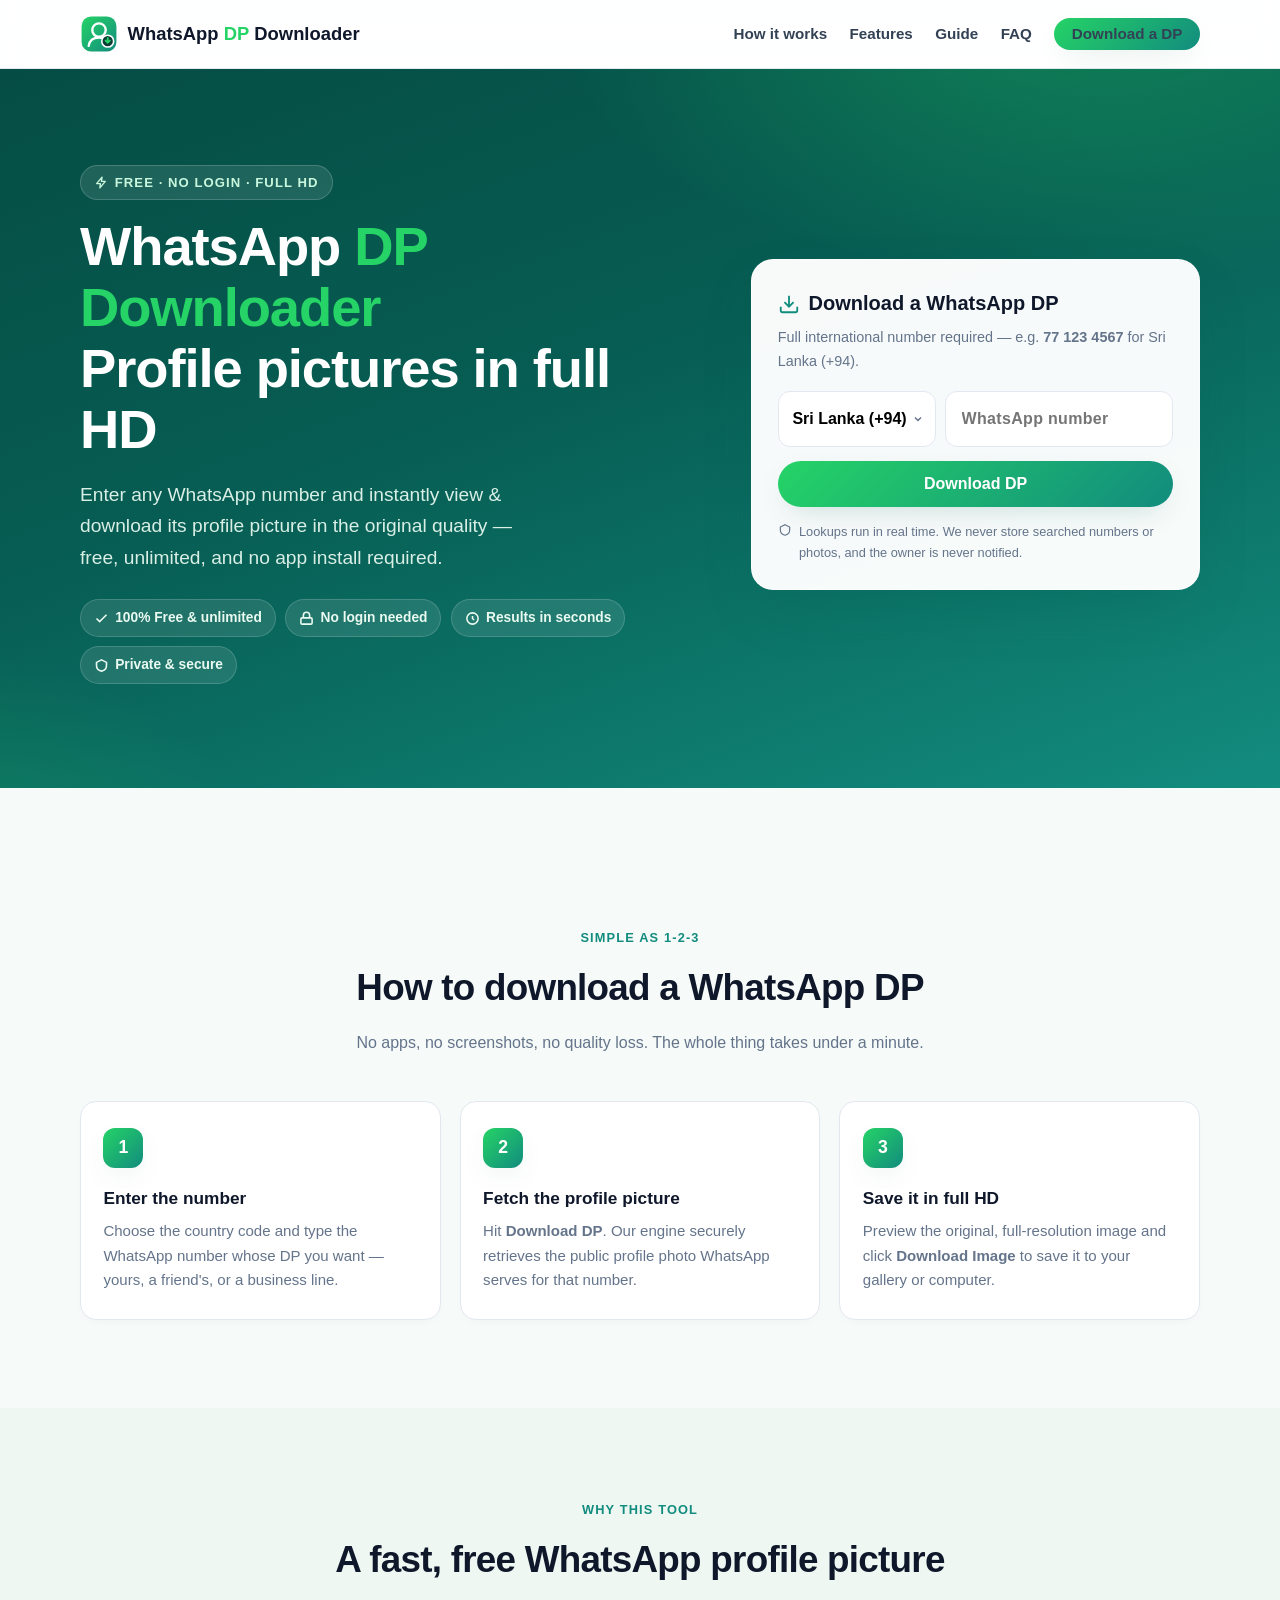
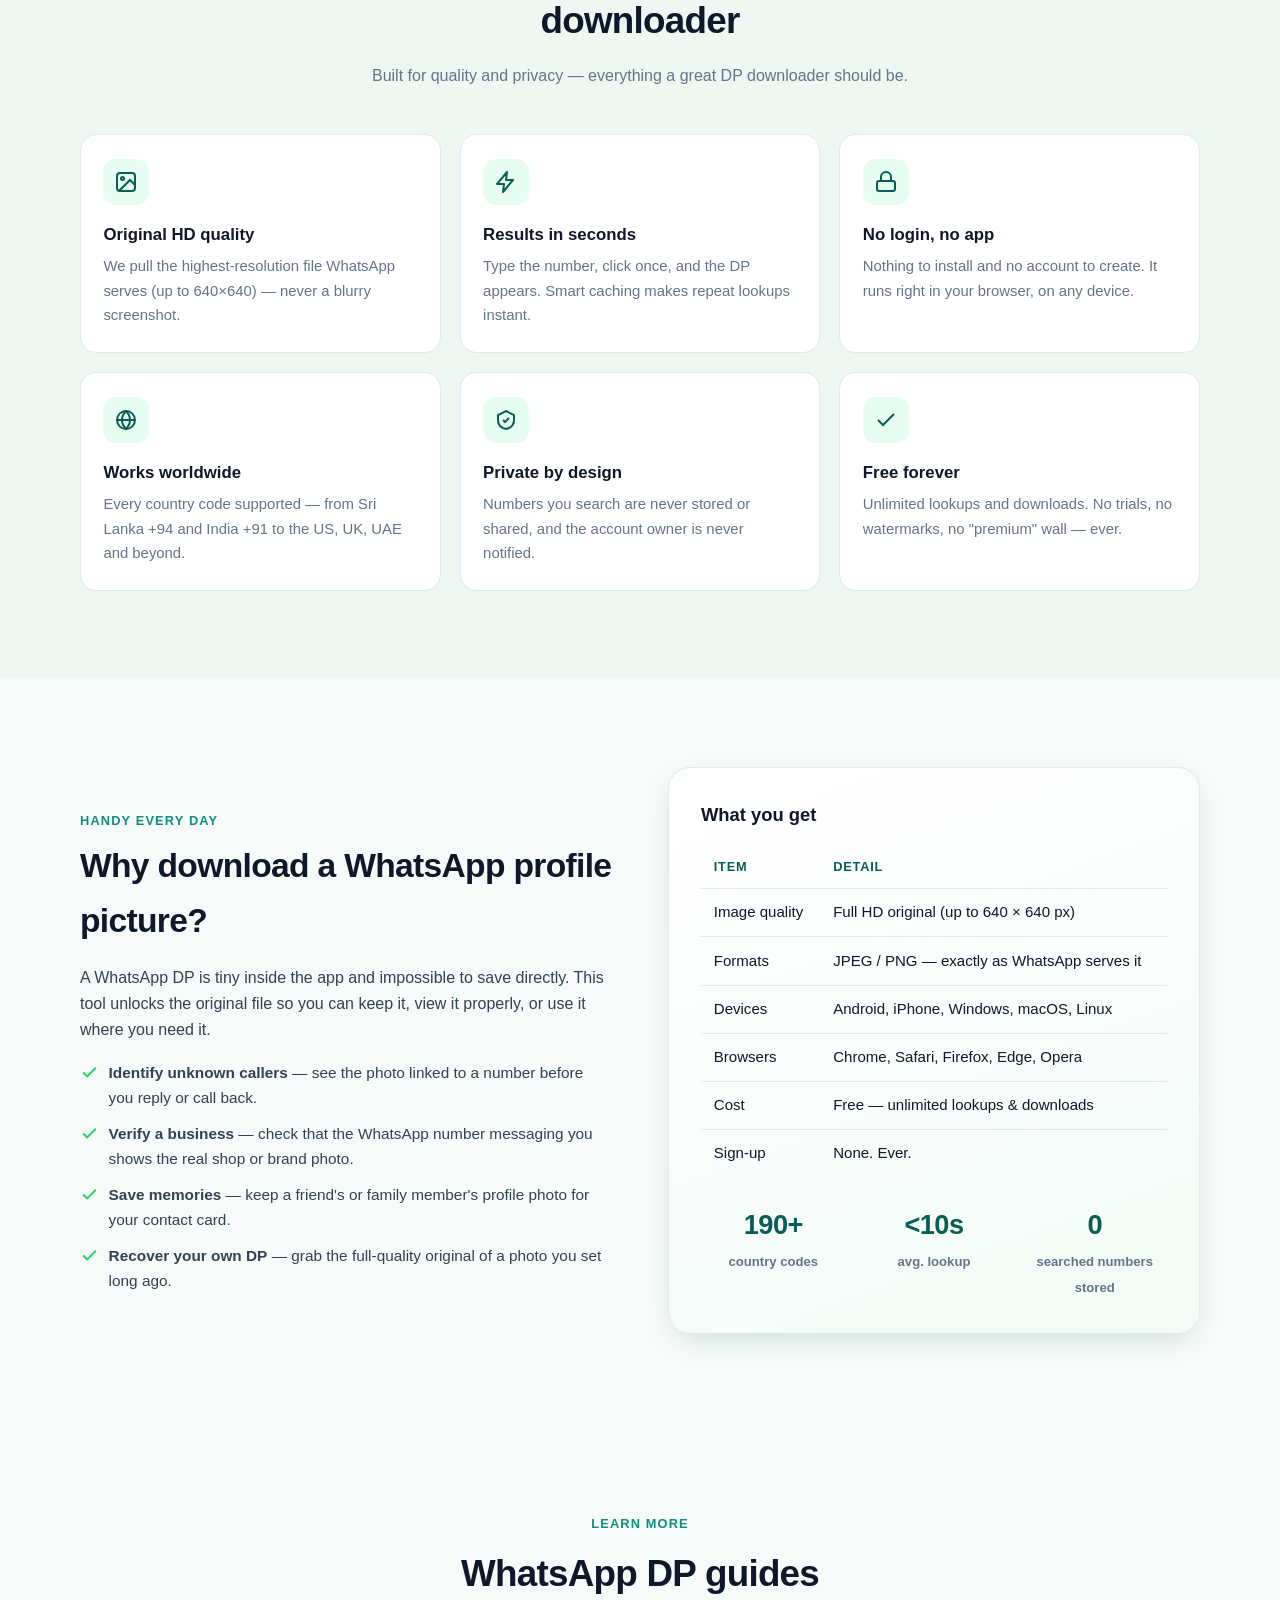
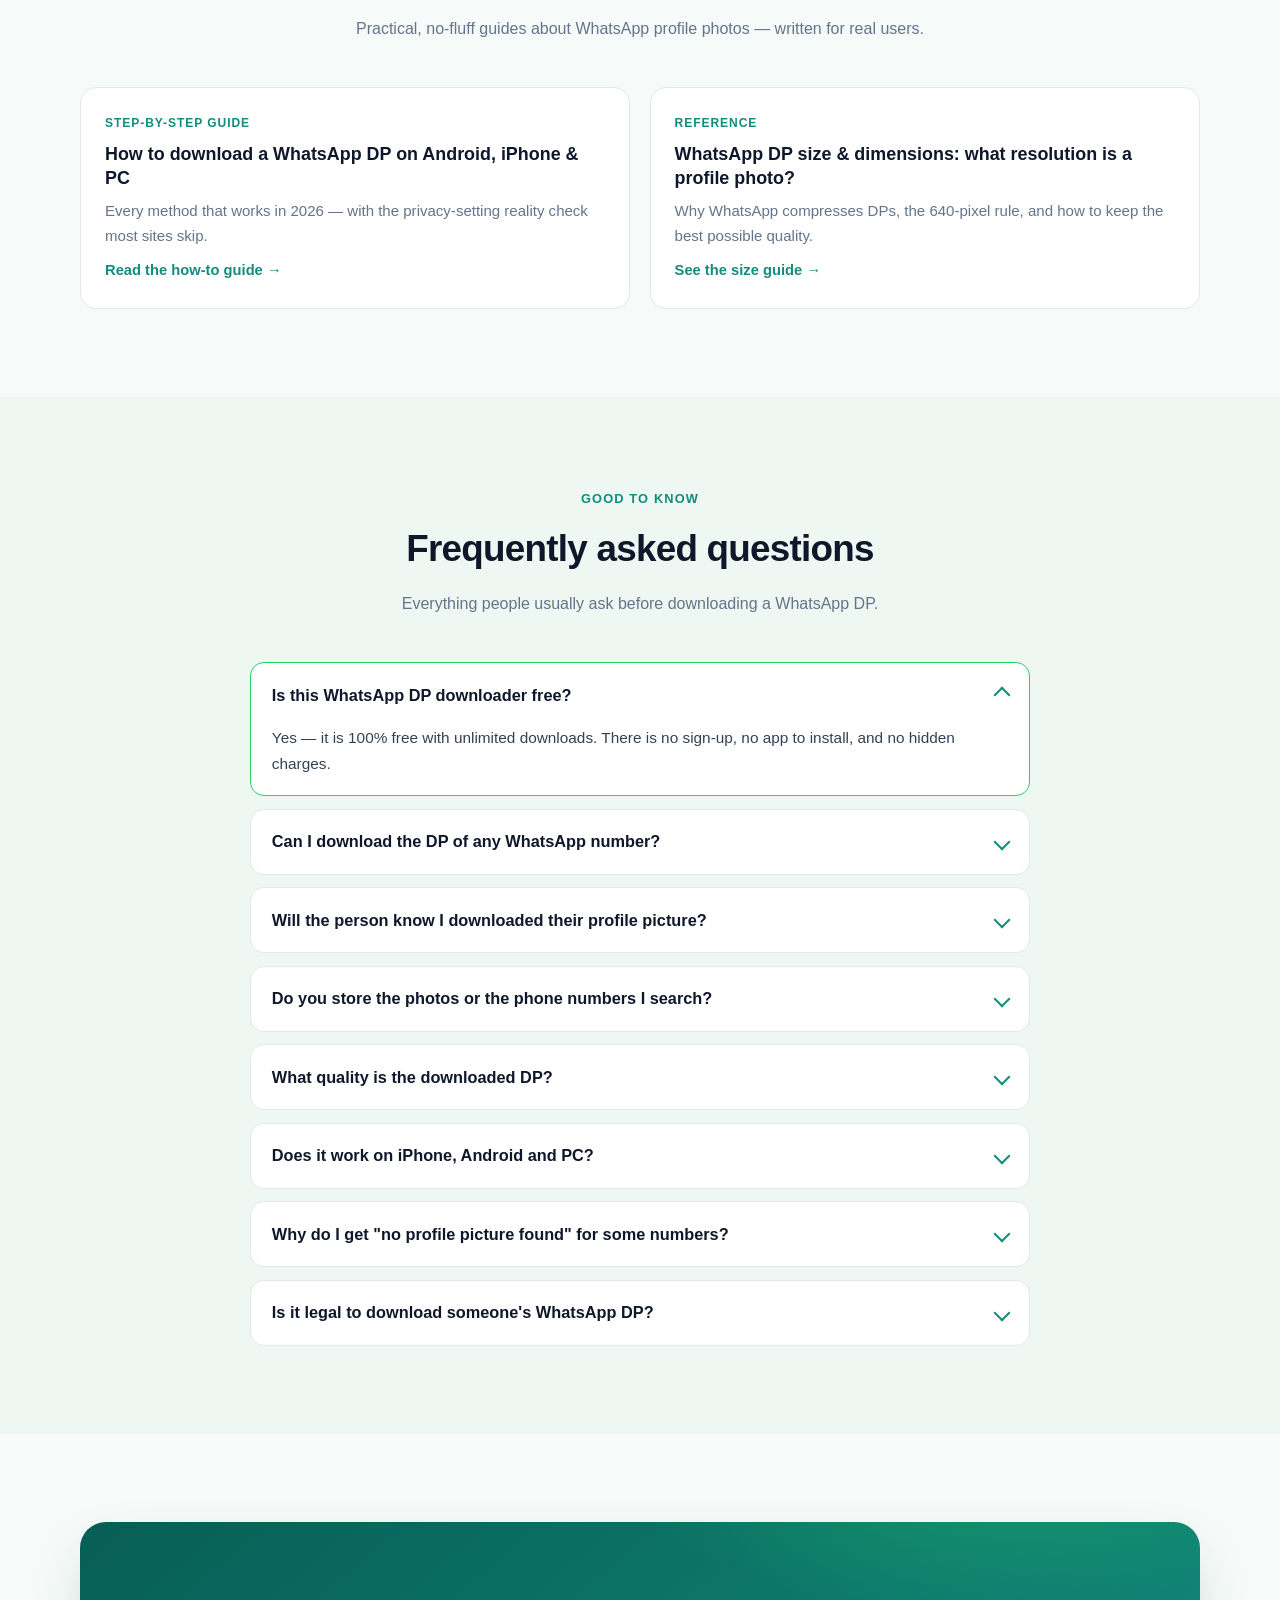
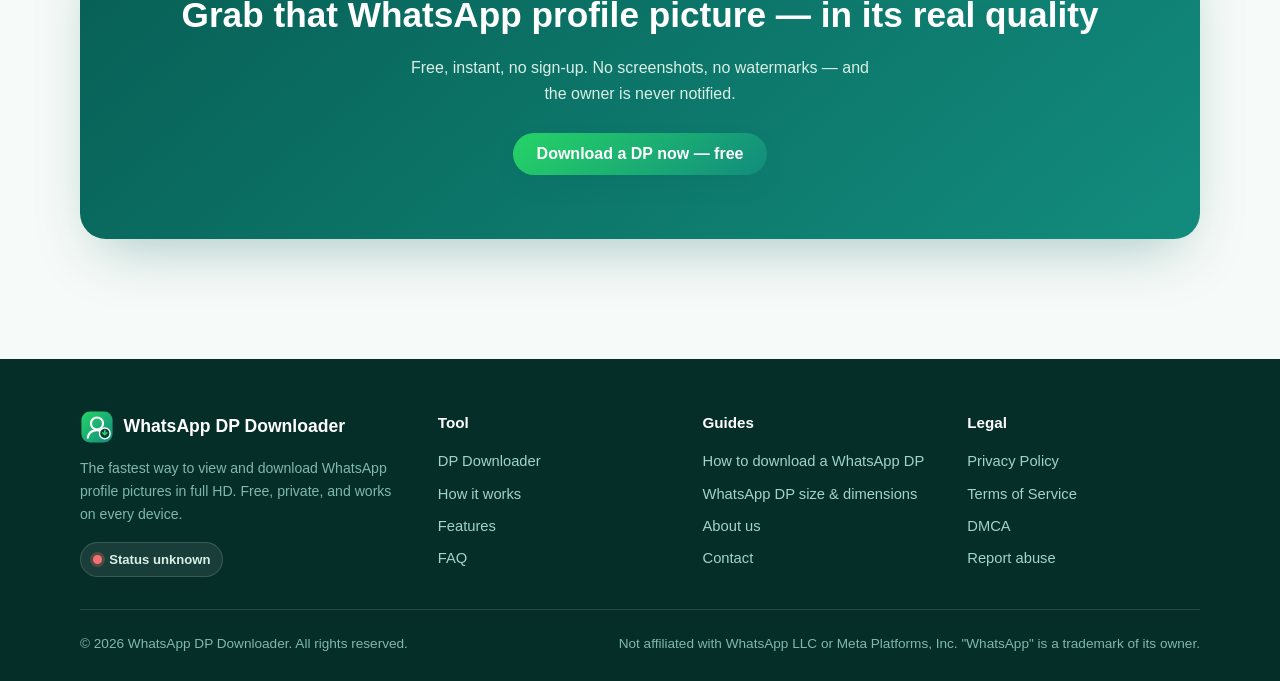
==== commit f292b595: "SEO/quality audit pass 2: CSP + security hardening, SSRF guard, PII-safe logs, mobile nav fixes, OG " ====
--- a/index.html
+++ b/index.html
@@ -3,7 +3,7 @@
 <head>
   <meta charset="UTF-8">
   <meta name="viewport" content="width=device-width, initial-scale=1.0">
-  <title>WhatsApp DP Downloader — Download WhatsApp Profile Pictures in Full HD (Free)</title>
+  <title>WhatsApp DP Downloader — Download Profile Pictures Free in HD</title>
   <meta name="description" content="Free WhatsApp DP Downloader: view & download any WhatsApp profile picture in full HD by phone number. 100% free, no login, no app install — works on Android, iPhone & PC.">
   <meta name="keywords" content="whatsapp dp download, whatsapp dp downloader, download whatsapp profile picture, whatsapp profile picture downloader, save whatsapp dp, whatsapp dp viewer, whatsapp dp full size, profile pic download whatsapp">
   <meta name="robots" content="index, follow, max-image-preview:large, max-snippet:-1">
@@ -14,12 +14,13 @@
   <!-- Open Graph -->
   <meta property="og:type" content="website">
   <meta property="og:site_name" content="WhatsApp DP Downloader">
-  <meta property="og:title" content="WhatsApp DP Downloader — Download WhatsApp Profile Pictures in Full HD (Free)">
+  <meta property="og:title" content="WhatsApp DP Downloader — Download Profile Pictures Free in HD">
   <meta property="og:description" content="View & download any WhatsApp profile picture in full HD by phone number. Free forever, no login, works on every device.">
   <meta property="og:url" content="https://whatsapp-dp-downloader.vercel.app/">
   <meta property="og:image" content="https://whatsapp-dp-downloader.vercel.app/assets/og-image.jpg">
   <meta property="og:image:width" content="1200">
   <meta property="og:image:height" content="630">
+  <meta property="og:image:alt" content="WhatsApp DP Downloader — download profile pictures in full HD, free">
   <meta property="og:locale" content="en_US">
 
   <!-- Twitter -->
@@ -27,9 +28,10 @@
   <meta name="twitter:title" content="WhatsApp DP Downloader — Full HD Profile Pictures, Free">
   <meta name="twitter:description" content="View & download any WhatsApp profile picture in full HD by phone number. Free, no login, instant.">
   <meta name="twitter:image" content="https://whatsapp-dp-downloader.vercel.app/assets/og-image.jpg">
+  <meta name="twitter:image:alt" content="WhatsApp DP Downloader — download profile pictures in full HD, free">
 
   <link rel="icon" type="image/svg+xml" href="/assets/favicon.svg">
-  <link rel="apple-touch-icon" href="/assets/logo.svg">
+  <link rel="apple-touch-icon" href="/assets/apple-touch-icon.png">
   <link rel="manifest" href="/site.webmanifest">
   <link rel="stylesheet" href="/assets/styles.css">
 
@@ -64,6 +66,8 @@
         "applicationCategory": "UtilitiesApplication",
         "operatingSystem": "Any (Web)",
         "browserRequirements": "Requires JavaScript",
+        "inLanguage": "en",
+        "isAccessibleForFree": true,
         "offers": { "@type": "Offer", "price": "0", "priceCurrency": "USD" },
         "featureList": [
           "Download WhatsApp profile pictures in full HD",
@@ -129,12 +133,6 @@
             "acceptedAnswer": { "@type": "Answer", "text": "Downloading publicly visible profile pictures for personal use is generally tolerated, but photos belong to their owners. Do not re-publish, harass, impersonate, or use images commercially without permission. See our Terms of Service and DMCA page." }
           }
         ]
-      },
-      {
-        "@type": "BreadcrumbList",
-        "itemListElement": [
-          { "@type": "ListItem", "position": 1, "name": "Home", "item": "https://whatsapp-dp-downloader.vercel.app/" }
-        ]
       }
     ]
   }
@@ -147,7 +145,7 @@
     <div class="wrap nav">
       <a class="brand" href="/" aria-label="WhatsApp DP Downloader — home">
         <img class="logo" src="/assets/logo.svg" alt="WhatsApp DP Downloader logo" width="38" height="38">
-        <span>WhatsApp&nbsp;<b>DP</b>&nbsp;Downloader</span>
+        <span>WhatsApp&nbsp;<b>DP</b>&nbsp;<span class="b2">Downloader</span></span>
       </a>
       <nav class="nav-links" aria-label="Main navigation">
         <a href="#how-it-works">How it works</a>
@@ -182,16 +180,16 @@
           <svg viewBox="0 0 24 24" fill="none" stroke="#128c7e" stroke-width="2" aria-hidden="true"><path d="M21 15v4a2 2 0 01-2 2H5a2 2 0 01-2-2v-4M7 10l5 5 5-5M12 15V3"/></svg>
           Download a WhatsApp DP
         </h2>
-        <p class="hint">Full international number required — e.g. <strong>77 123 4567</strong> for Sri Lanka (+94).</p>
+        <p class="hint" id="tool-hint">Full international number required — e.g. <strong>77 123 4567</strong> for Sri Lanka (+94).</p>
         <form id="dp-form" novalidate>
           <div class="field-row">
             <div class="country-wrap">
-              <label class="sr-only" for="country" style="position:absolute;left:-9999px">Country code</label>
-              <select id="country" aria-label="Country"></select>
+              <label class="sr-only" for="country">Country (sets dialing code)</label>
+              <select id="country"></select>
             </div>
             <div class="phone-wrap">
-              <label for="phone" style="position:absolute;left:-9999px">WhatsApp phone number</label>
-              <input id="phone" type="tel" inputmode="tel" autocomplete="tel" placeholder="WhatsApp number" maxlength="18" required>
+              <label class="sr-only" for="phone">WhatsApp phone number</label>
+              <input id="phone" type="tel" inputmode="tel" autocomplete="tel" placeholder="WhatsApp number" maxlength="18" aria-describedby="tool-hint" required>
             </div>
           </div>
           <button type="submit" class="btn btn-primary" id="dp-btn">
@@ -214,9 +212,9 @@
       <div class="row">
         <div class="skel-circle shimmer"></div>
         <div class="skel-lines">
-          <div class="skel-line shimmer" style="width:60%"></div>
-          <div class="skel-line shimmer" style="width:40%"></div>
-          <div class="skel-line shimmer" style="width:75%"></div>
+          <div class="skel-line shimmer w60"></div>
+          <div class="skel-line shimmer w40"></div>
+          <div class="skel-line shimmer w75"></div>
         </div>
       </div>
     </div>
@@ -229,7 +227,7 @@
     <div class="result-card" id="result">
       <div class="result-grid">
         <div class="dp-frame">
-          <img id="dp-img" src="" alt="WhatsApp profile picture" width="240" height="240">
+          <img id="dp-img" src="" alt="WhatsApp profile picture" width="240" height="240" decoding="async">
         </div>
         <div class="result-meta">
           <h3>Profile picture found 🎉</h3>
@@ -278,11 +276,11 @@
   </section>
 
   <!-- ======================= FEATURES ======================= -->
-  <section id="features" style="background:#eef7f2">
+  <section id="features" class="alt-bg">
     <div class="wrap">
       <div class="sec-head">
         <span class="kicker">Why this tool</span>
-        <h2>The fastest WhatsApp profile picture downloader</h2>
+        <h2>A fast, free WhatsApp profile picture downloader</h2>
         <p>Built for quality and privacy — everything a great DP downloader should be.</p>
       </div>
       <div class="features">
@@ -324,7 +322,7 @@
   <section>
     <div class="wrap split">
       <div>
-        <span class="kicker" style="color:var(--wa-teal);font-weight:800;letter-spacing:.09em;text-transform:uppercase;font-size:.8rem">Handy every day</span>
+        <span class="kicker-ink">Handy every day</span>
         <h2>Why download a WhatsApp profile picture?</h2>
         <p>A WhatsApp DP is tiny inside the app and impossible to save directly. This tool unlocks the original file so you can keep it, view it properly, or use it where you need it.</p>
         <ul class="checklist">
@@ -335,7 +333,7 @@
         </ul>
       </div>
       <div class="panel">
-        <h3 style="font-size:1.15rem;margin-bottom:.9rem">What you get</h3>
+        <h3 class="panel-h">What you get</h3>
         <table class="format-table">
           <thead><tr><th>Item</th><th>Detail</th></tr></thead>
           <tbody>
@@ -350,14 +348,39 @@
         <div class="stat-row">
           <div class="stat"><b>190+</b><span>country codes</span></div>
           <div class="stat"><b>&lt;10s</b><span>avg. lookup</span></div>
-          <div class="stat"><b>0</b><span>data stored</span></div>
-        </div>
+          <div class="stat"><b>0</b><span>searched numbers stored</span></div>
+        </div>
+      </div>
+    </div>
+  </section>
+
+  <!-- ======================= GUIDES (internal linking) ======================= -->
+  <section id="guides">
+    <div class="wrap">
+      <div class="sec-head">
+        <span class="kicker">Learn more</span>
+        <h2>WhatsApp DP guides</h2>
+        <p>Practical, no-fluff guides about WhatsApp profile photos — written for real users.</p>
+      </div>
+      <div class="guides">
+        <a class="guide-card" href="/how-to-download-whatsapp-dp">
+          <span class="tag">Step-by-step guide</span>
+          <h3>How to download a WhatsApp DP on Android, iPhone &amp; PC</h3>
+          <p>Every method that works in 2026 — with the privacy-setting reality check most sites skip.</p>
+          <span class="go">Read the how-to guide →</span>
+        </a>
+        <a class="guide-card" href="/whatsapp-dp-size">
+          <span class="tag">Reference</span>
+          <h3>WhatsApp DP size &amp; dimensions: what resolution is a profile photo?</h3>
+          <p>Why WhatsApp compresses DPs, the 640-pixel rule, and how to keep the best possible quality.</p>
+          <span class="go">See the size guide →</span>
+        </a>
       </div>
     </div>
   </section>
 
   <!-- ======================= FAQ ======================= -->
-  <section id="faq" style="background:#eef7f2">
+  <section id="faq" class="alt-bg">
     <div class="wrap">
       <div class="sec-head">
         <span class="kicker">Good to know</span>
@@ -406,8 +429,8 @@
     <div class="wrap">
       <div class="cta-band">
         <h2>Grab that WhatsApp profile picture — in its real quality</h2>
-        <p>Free, instant and anonymous. No screenshots, no watermarks, no sign-up.</p>
-        <a class="btn btn-primary" href="#tool-anchor" style="position:relative;z-index:1">Download a DP now — free</a>
+        <p>Free, instant, no sign-up. No screenshots, no watermarks — and the owner is never notified.</p>
+        <a class="btn btn-primary rel-z1" href="#tool-anchor">Download a DP now — free</a>
       </div>
     </div>
   </section>
@@ -448,6 +471,7 @@
             <li><a href="/privacy-policy">Privacy Policy</a></li>
             <li><a href="/terms-of-service">Terms of Service</a></li>
             <li><a href="/dmca">DMCA</a></li>
+            <li><a href="https://github.com/itsme-didularashmika12/whatsapp-dp-downloader/issues" rel="noopener">Report abuse</a></li>
           </ul>
         </div>
       </div>
--- a/assets/styles.css
+++ b/assets/styles.css
@@ -315,3 +315,51 @@
   .skel .row { flex-direction: column; }
 }
 @media print { .site-header, .site-footer, .cta-band, .tool-card { display: none; } }
+
+/* ---------- pass-2 audit additions ---------- */
+.sr-only { position: absolute !important; width: 1px; height: 1px; padding: 0; margin: -1px; overflow: hidden; clip: rect(0 0 0 0); white-space: nowrap; border: 0; }
+.alt-bg { background: #eef7f2; }
+.tc { text-align: center; }
+.rel-z1 { position: relative; z-index: 1; }
+.mtb { margin: 1rem 0 1.5rem; }
+.kicker-ink { color: var(--wa-teal); font-weight: 800; letter-spacing: 0.09em; text-transform: uppercase; font-size: 0.8rem; display: inline-block; margin-bottom: 0.4rem; }
+
+/* keyboard focus */
+a:focus-visible, button:focus-visible, summary:focus-visible, select:focus-visible, input:focus-visible {
+  outline: 3px solid var(--wa-green); outline-offset: 2px; border-radius: 8px;
+}
+.phone-wrap input:focus, .country-wrap select:focus { outline: 3px solid var(--wa-green); outline-offset: 1px; }
+
+/* guide cards (internal linking section) */
+.guides { display: grid; grid-template-columns: 1fr 1fr; gap: 1.2rem; }
+.guide-card {
+  display: flex; flex-direction: column; gap: 0.55rem; background: var(--card); border: 1px solid var(--line);
+  border-radius: var(--radius); padding: 1.6rem 1.5rem; transition: transform 0.18s ease, box-shadow 0.18s ease, border-color 0.18s ease;
+}
+.guide-card:hover { transform: translateY(-3px); box-shadow: var(--shadow); border-color: var(--wa-green); text-decoration: none; }
+.guide-card .tag { font-size: 0.75rem; font-weight: 800; letter-spacing: 0.08em; text-transform: uppercase; color: var(--wa-teal); }
+.guide-card h3 { color: var(--ink); font-size: 1.12rem; line-height: 1.35; }
+.guide-card p { color: var(--ink-3); font-size: 0.94rem; }
+.guide-card .go { margin-top: auto; font-weight: 700; color: var(--wa-teal); font-size: 0.92rem; }
+@media (max-width: 620px) { .guides { grid-template-columns: 1fr; } }
+
+/* spacing utilities (replace former inline styles) */
+.mxauto { margin-inline: auto; }
+.mt14 { margin-top: 1.4rem; }
+.mt25 { margin-top: 2.5rem; }
+.w60 { width: 60%; } .w40 { width: 40%; } .w75 { width: 75%; }
+.panel-h { font-size: 1.15rem; margin-bottom: 0.9rem; }
+
+/* ---------- pass-2 mobile/polish fixes ---------- */
+.nav-links a { white-space: nowrap; }
+.country-wrap { flex-basis: 158px; }
+@media (max-width: 900px) {
+  .nav { gap: 0.9rem; }
+  .nav-links { gap: 0.95rem; }
+}
+@media (max-width: 620px) {
+  .brand { font-size: 1.02rem; gap: 0.45rem; }
+  .brand .b2 { display: none; }            /* keep "WhatsApp DP" on tiny screens */
+  .brand .logo { width: 34px; height: 34px; }
+  .nav-links .btn { padding: 0.5rem 0.9rem; font-size: 0.85rem; }
+}
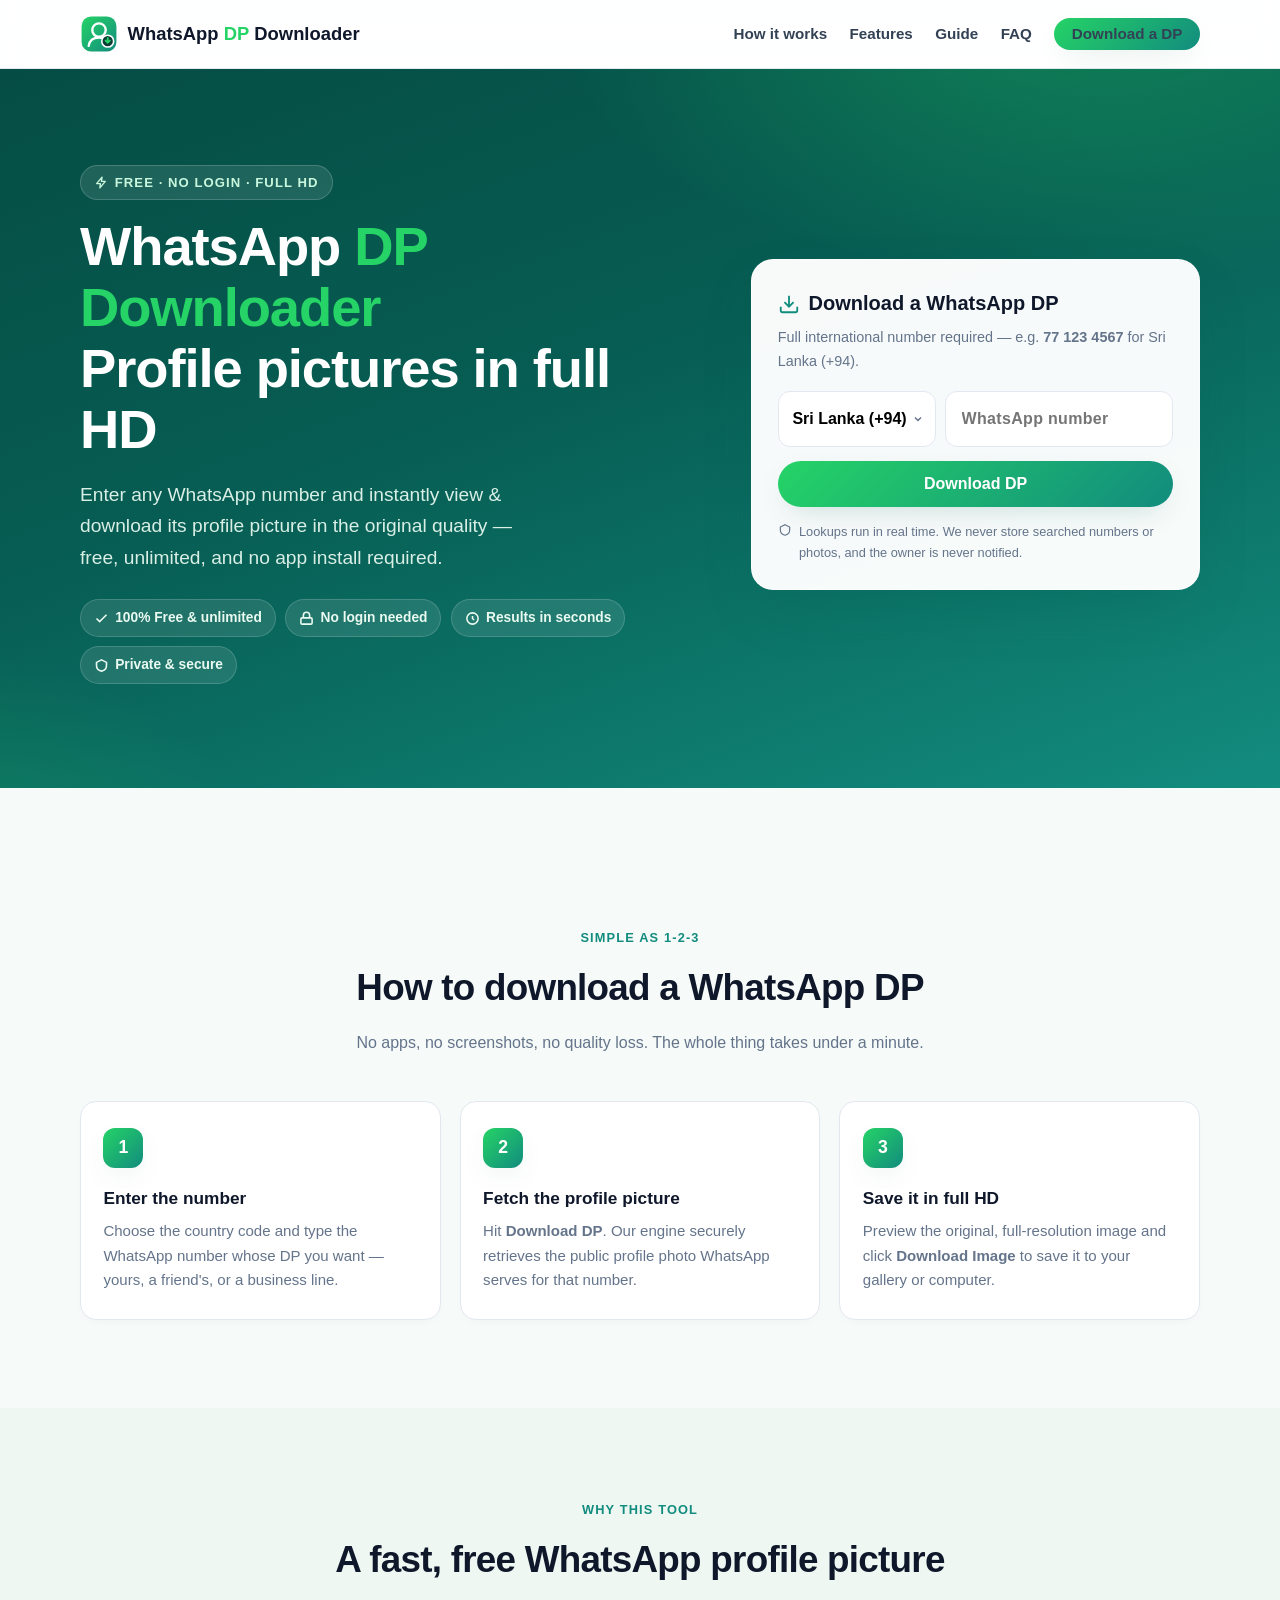
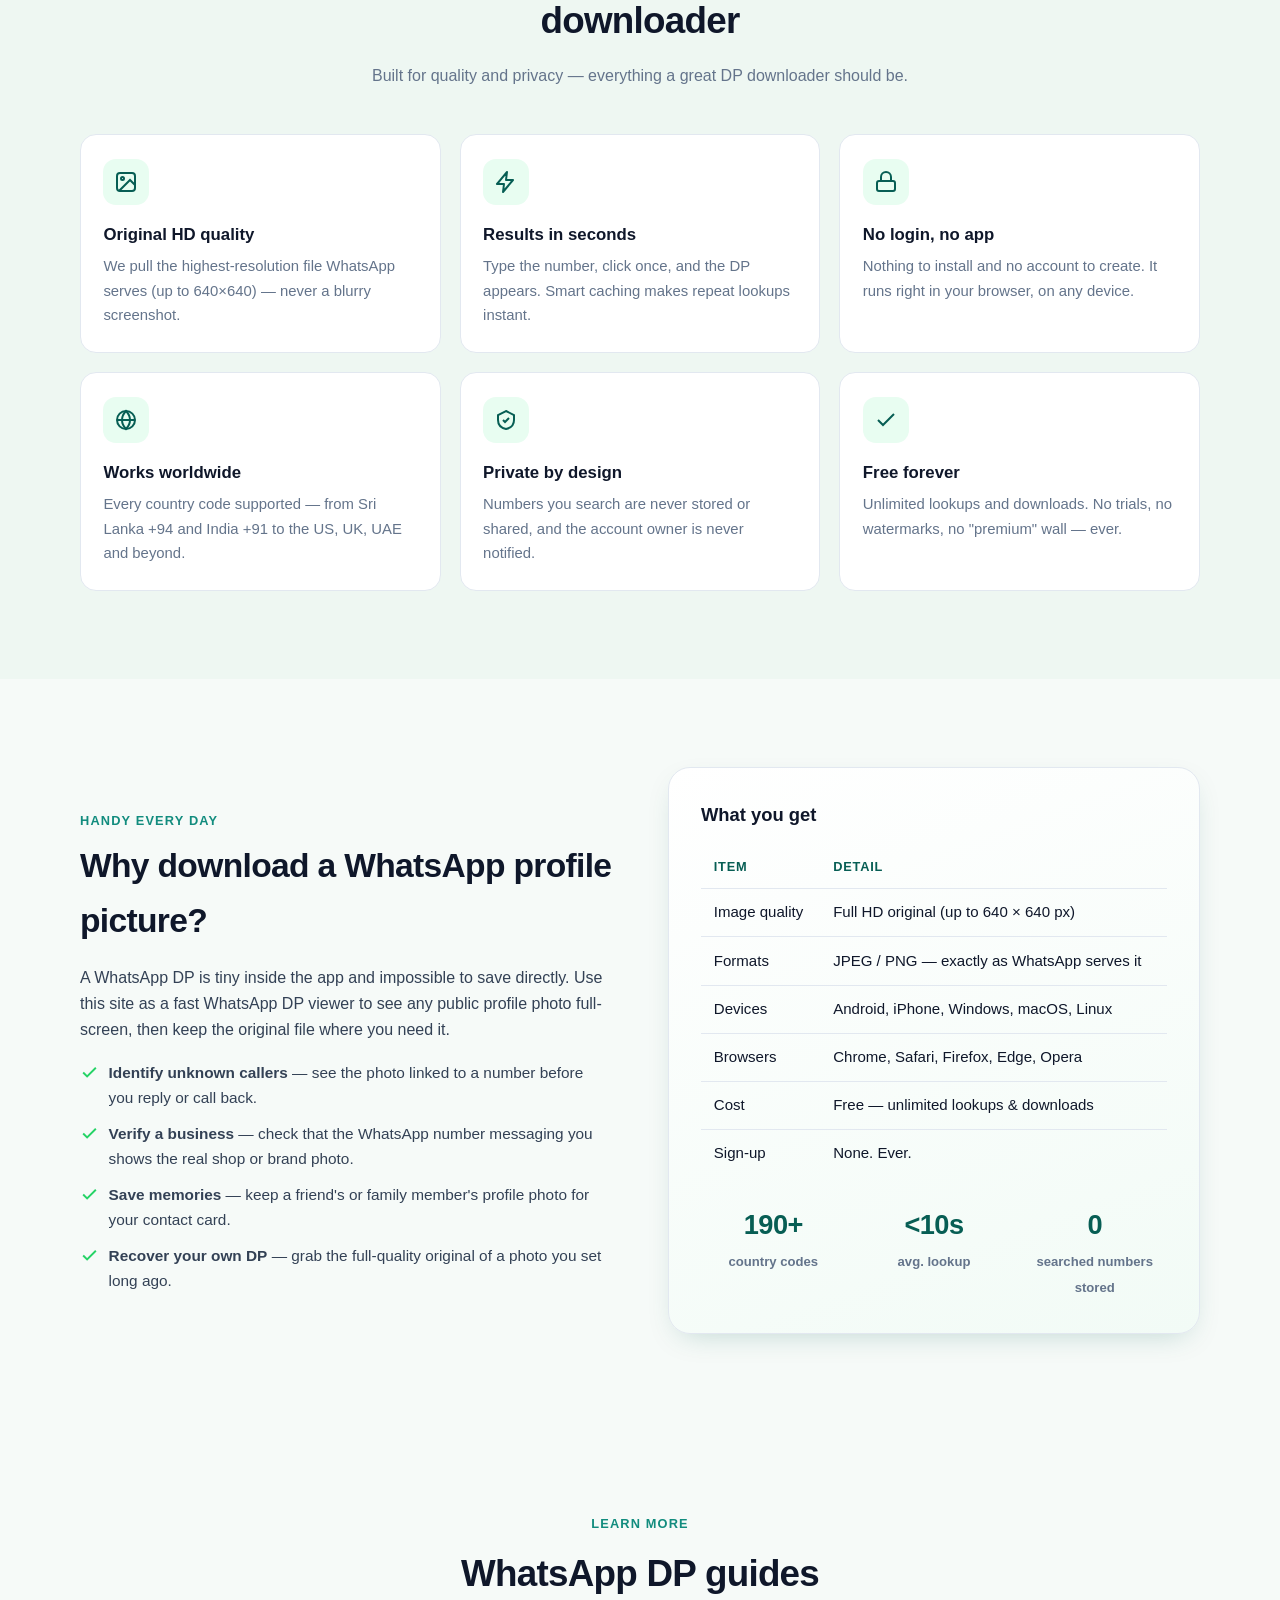
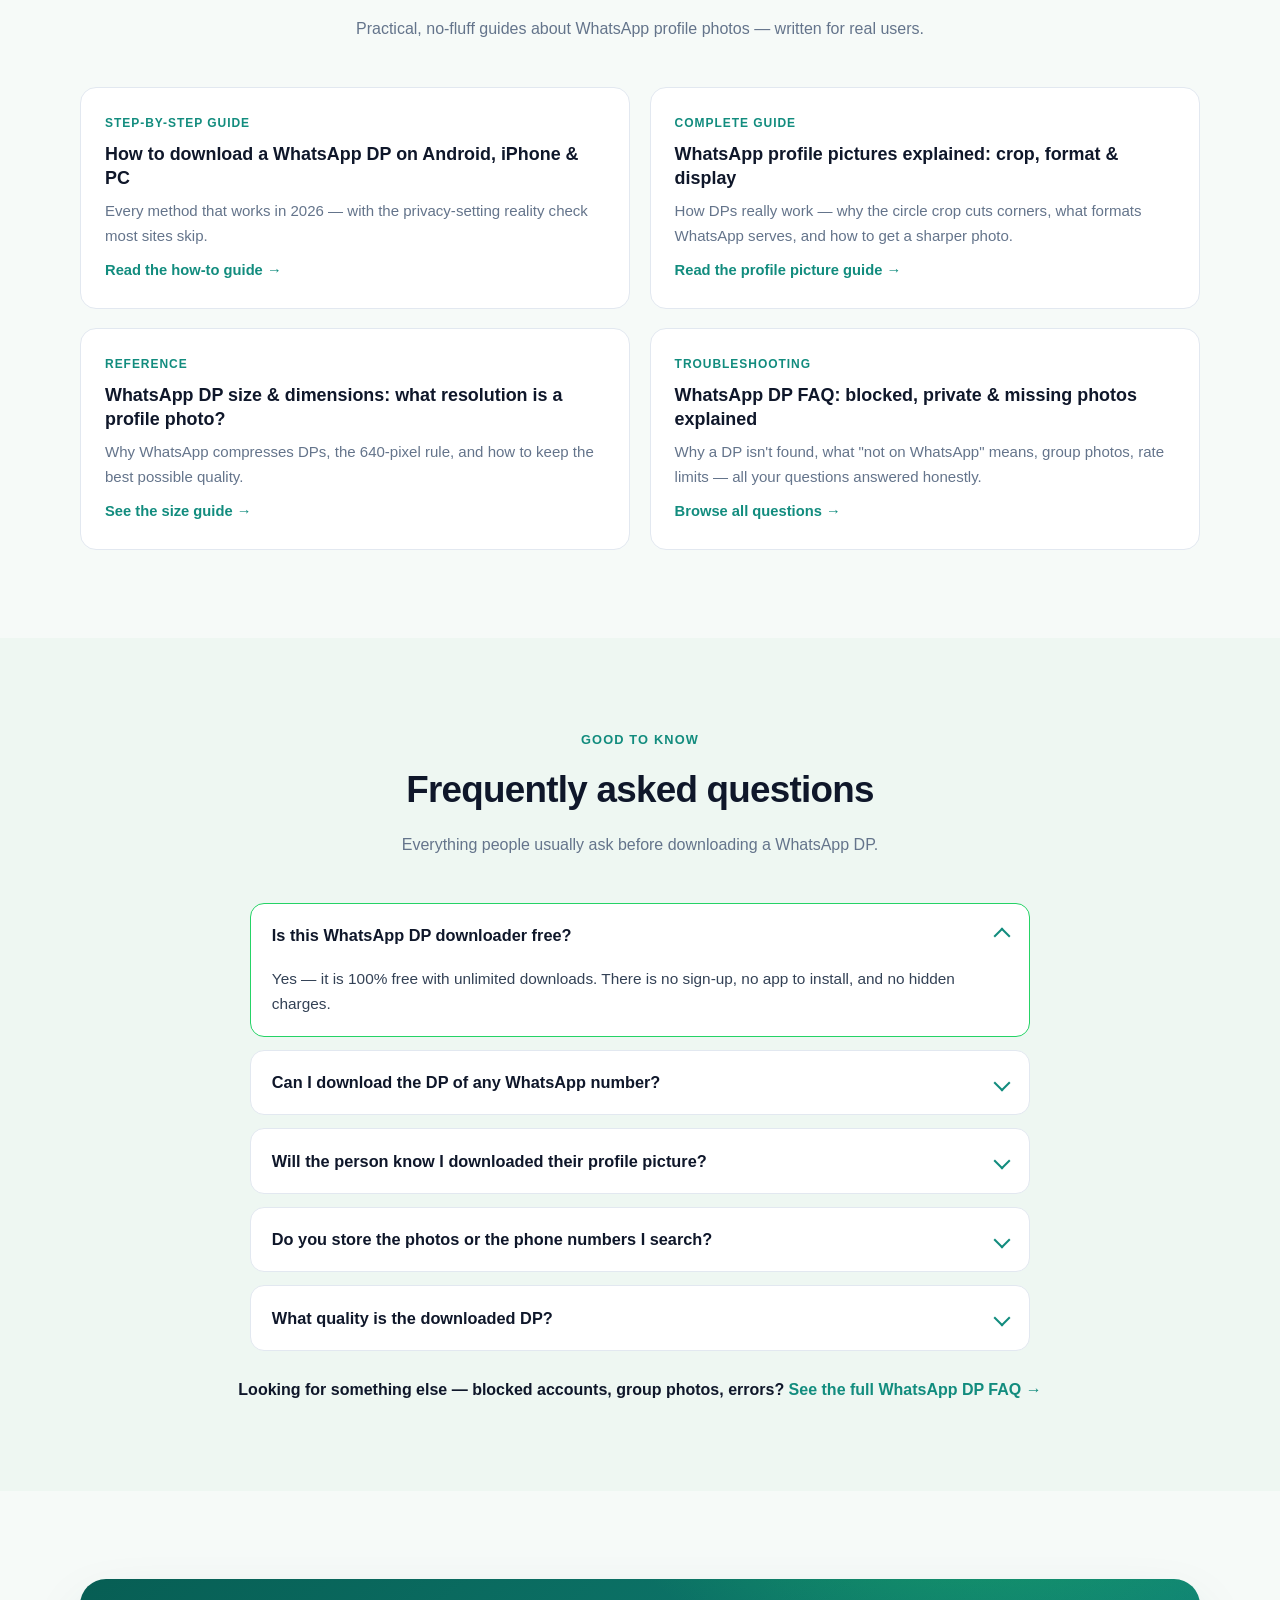
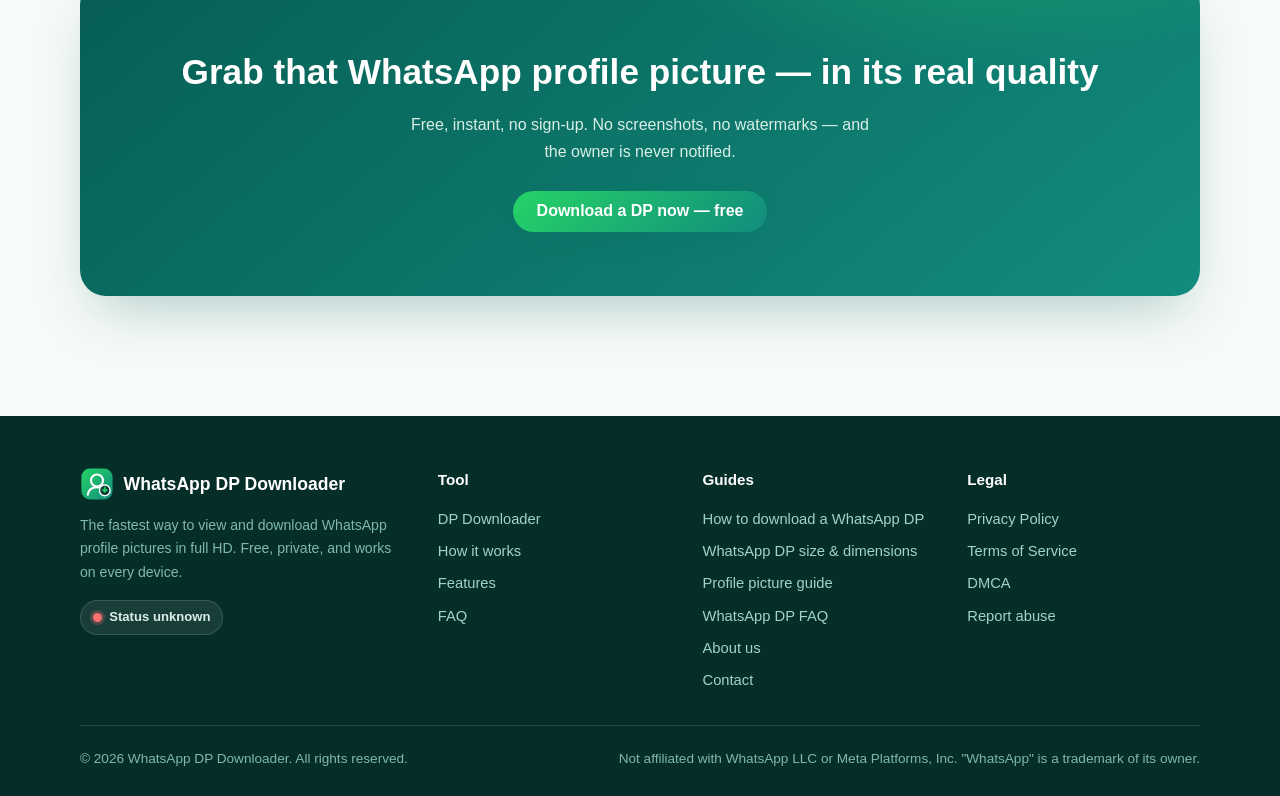
==== commit fd2349f0: "Phase 3 content architecture: profile-picture guide + DP FAQ hub, privacy data-flow section, 4-card " ====
--- a/index.html
+++ b/index.html
@@ -116,21 +116,6 @@
             "@type": "Question",
             "name": "What quality is the downloaded DP?",
             "acceptedAnswer": { "@type": "Answer", "text": "We always fetch the highest-resolution version WhatsApp serves — typically up to 640×640 pixels in original JPEG quality, sharper than any screenshot." }
-          },
-          {
-            "@type": "Question",
-            "name": "Does it work on iPhone, Android and PC?",
-            "acceptedAnswer": { "@type": "Answer", "text": "Yes. It is a pure web tool — it runs in any modern browser (Chrome, Safari, Firefox, Edge) on Android, iOS, Windows, macOS and Linux." }
-          },
-          {
-            "@type": "Question",
-            "name": "Why do I get 'no profile picture found' for some numbers?",
-            "acceptedAnswer": { "@type": "Answer", "text": "Either the user never set a profile photo, or their privacy settings (My Contacts / Nobody / My Contacts Except) prevent it from being shown publicly. We can only return what WhatsApp itself makes visible." }
-          },
-          {
-            "@type": "Question",
-            "name": "Is it legal to download someone's WhatsApp DP?",
-            "acceptedAnswer": { "@type": "Answer", "text": "Downloading publicly visible profile pictures for personal use is generally tolerated, but photos belong to their owners. Do not re-publish, harass, impersonate, or use images commercially without permission. See our Terms of Service and DMCA page." }
           }
         ]
       }
@@ -324,7 +309,7 @@
       <div>
         <span class="kicker-ink">Handy every day</span>
         <h2>Why download a WhatsApp profile picture?</h2>
-        <p>A WhatsApp DP is tiny inside the app and impossible to save directly. This tool unlocks the original file so you can keep it, view it properly, or use it where you need it.</p>
+        <p>A WhatsApp DP is tiny inside the app and impossible to save directly. Use this site as a fast WhatsApp DP viewer to see any public profile photo full-screen, then keep the original file where you need it.</p>
         <ul class="checklist">
           <li><svg viewBox="0 0 24 24" fill="none" stroke="#25d366" stroke-width="2.4" aria-hidden="true"><path d="M20 6L9 17l-5-5"/></svg><span><strong>Identify unknown callers</strong> — see the photo linked to a number before you reply or call back.</span></li>
           <li><svg viewBox="0 0 24 24" fill="none" stroke="#25d366" stroke-width="2.4" aria-hidden="true"><path d="M20 6L9 17l-5-5"/></svg><span><strong>Verify a business</strong> — check that the WhatsApp number messaging you shows the real shop or brand photo.</span></li>
@@ -369,11 +354,23 @@
           <p>Every method that works in 2026 — with the privacy-setting reality check most sites skip.</p>
           <span class="go">Read the how-to guide →</span>
         </a>
+        <a class="guide-card" href="/whatsapp-profile-picture-guide">
+          <span class="tag">Complete guide</span>
+          <h3>WhatsApp profile pictures explained: crop, format &amp; display</h3>
+          <p>How DPs really work — why the circle crop cuts corners, what formats WhatsApp serves, and how to get a sharper photo.</p>
+          <span class="go">Read the profile picture guide →</span>
+        </a>
         <a class="guide-card" href="/whatsapp-dp-size">
           <span class="tag">Reference</span>
           <h3>WhatsApp DP size &amp; dimensions: what resolution is a profile photo?</h3>
           <p>Why WhatsApp compresses DPs, the 640-pixel rule, and how to keep the best possible quality.</p>
           <span class="go">See the size guide →</span>
+        </a>
+        <a class="guide-card" href="/whatsapp-dp-faq">
+          <span class="tag">Troubleshooting</span>
+          <h3>WhatsApp DP FAQ: blocked, private &amp; missing photos explained</h3>
+          <p>Why a DP isn't found, what "not on WhatsApp" means, group photos, rate limits — all your questions answered honestly.</p>
+          <span class="go">Browse all questions →</span>
         </a>
       </div>
     </div>
@@ -408,19 +405,8 @@
           <summary>What quality is the downloaded DP?</summary>
           <p>We always fetch the highest-resolution version WhatsApp serves — typically up to 640×640 pixels in original JPEG quality, far sharper than taking a screenshot.</p>
         </details>
-        <details class="faq">
-          <summary>Does it work on iPhone, Android and PC?</summary>
-          <p>Yes. It's a pure web tool: it runs in any modern browser (Chrome, Safari, Firefox, Edge) on Android, iOS, Windows, macOS and Linux — nothing to install.</p>
-        </details>
-        <details class="faq">
-          <summary>Why do I get "no profile picture found" for some numbers?</summary>
-          <p>Either the user never set a profile photo, or their privacy settings (My Contacts / Nobody / My Contacts Except) prevent it from being shown publicly. We can only return what WhatsApp itself makes visible.</p>
-        </details>
-        <details class="faq">
-          <summary>Is it legal to download someone's WhatsApp DP?</summary>
-          <p>Downloading publicly visible profile pictures for personal use is generally tolerated, but photos belong to their owners. Do not re-publish, harass, impersonate, or use images commercially without permission. Read our <a href="/terms-of-service">Terms of Service</a> and <a href="/dmca">DMCA policy</a>.</p>
-        </details>
-      </div>
+      </div>
+      <p class="faq-more">Looking for something else — blocked accounts, group photos, errors? <a href="/whatsapp-dp-faq">See the full WhatsApp DP FAQ →</a></p>
     </div>
   </section>
 
@@ -461,6 +447,8 @@
           <ul>
             <li><a href="/how-to-download-whatsapp-dp">How to download a WhatsApp DP</a></li>
             <li><a href="/whatsapp-dp-size">WhatsApp DP size &amp; dimensions</a></li>
+            <li><a href="/whatsapp-profile-picture-guide">Profile picture guide</a></li>
+            <li><a href="/whatsapp-dp-faq">WhatsApp DP FAQ</a></li>
             <li><a href="/about">About us</a></li>
             <li><a href="/contact">Contact</a></li>
           </ul>
--- a/assets/styles.css
+++ b/assets/styles.css
@@ -363,3 +363,11 @@
   .brand .logo { width: 34px; height: 34px; }
   .nav-links .btn { padding: 0.5rem 0.9rem; font-size: 0.85rem; }
 }
+
+/* ---------- phase-3 content additions ---------- */
+.prose figure { margin: 1.4rem 0; }
+.prose figure img { border-radius: 16px; border: 1px solid var(--line); width: 100%; height: auto; }
+.prose figcaption { font-size: 0.82rem; color: var(--ink-3); margin-top: 0.55rem; text-align: center; }
+.updated { font-size: 0.8rem; font-weight: 600; color: #bfe8d5; display: inline-block; margin-top: 0.35rem; }
+.prose code { background: #eef2f7; padding: 0.1rem 0.35rem; border-radius: 6px; font-size: 0.88em; }
+.faq-more { text-align: center; margin-top: 1.6rem; font-weight: 600; }
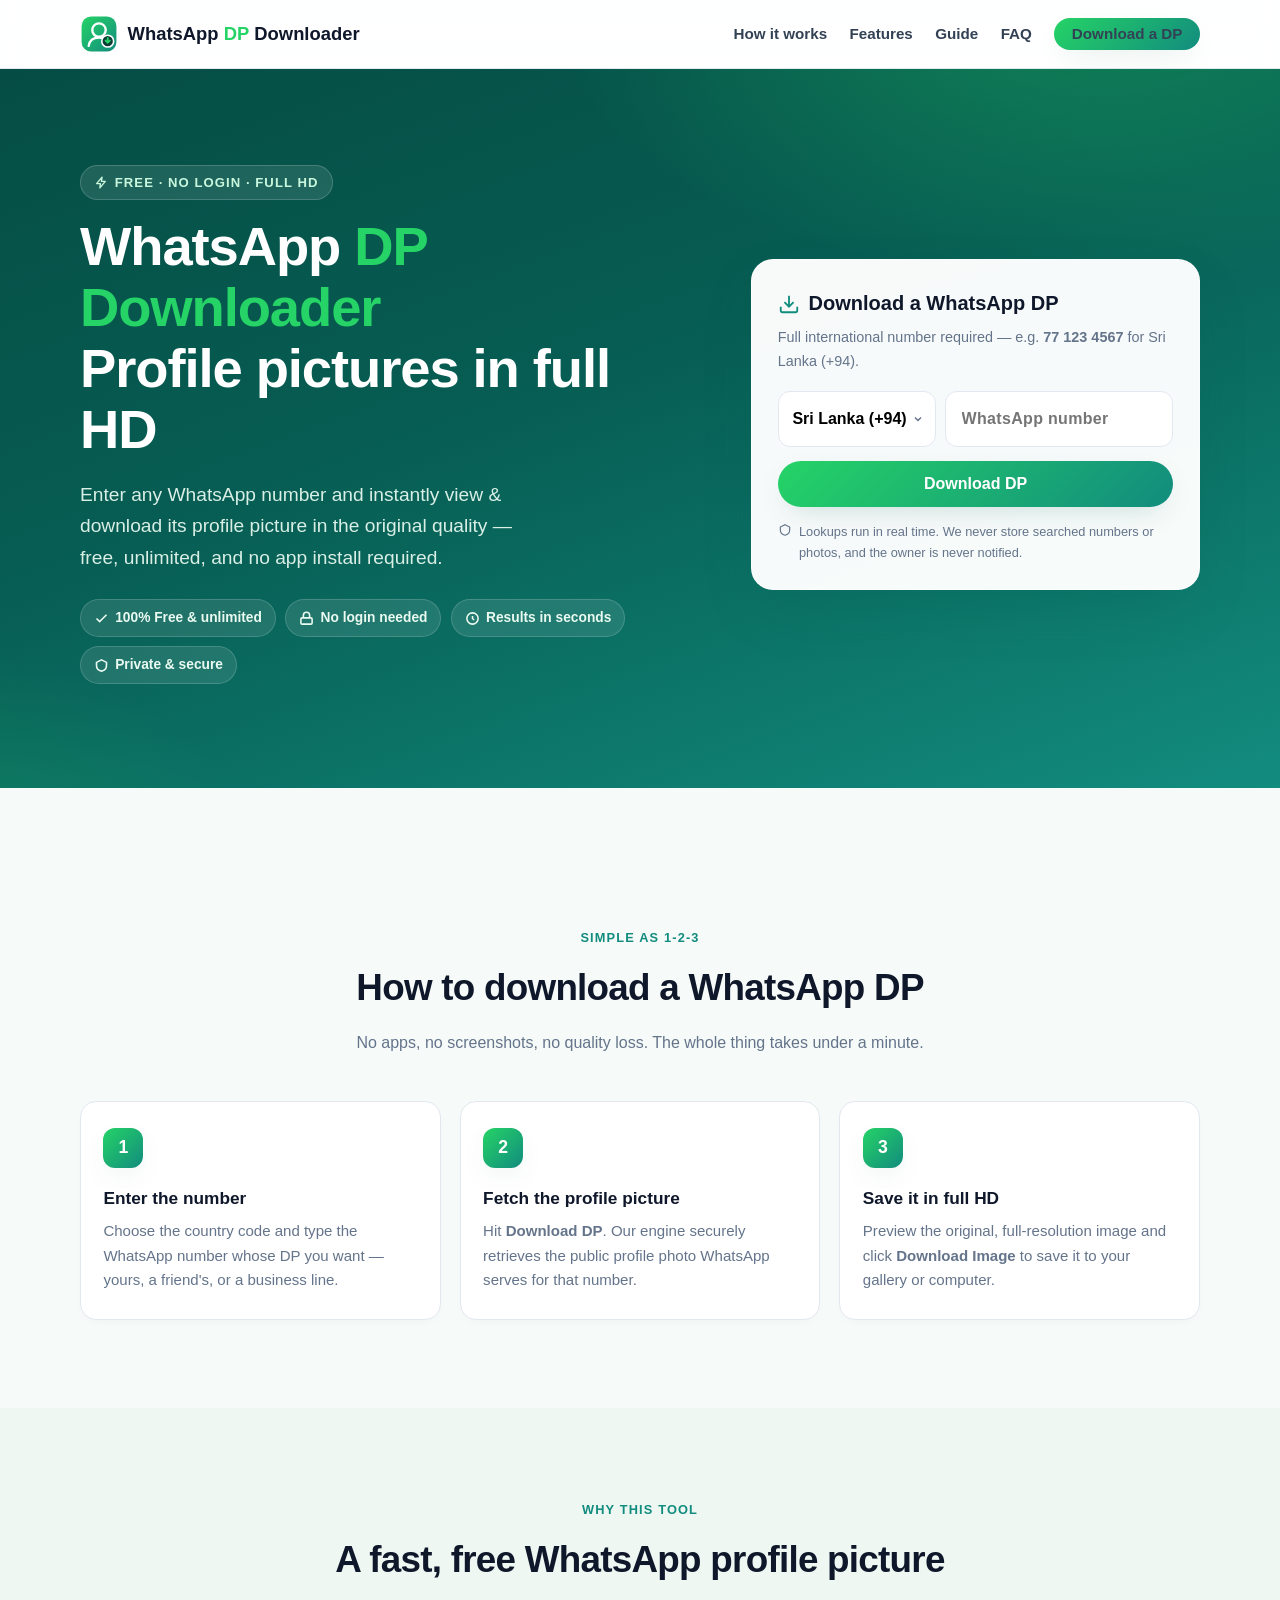
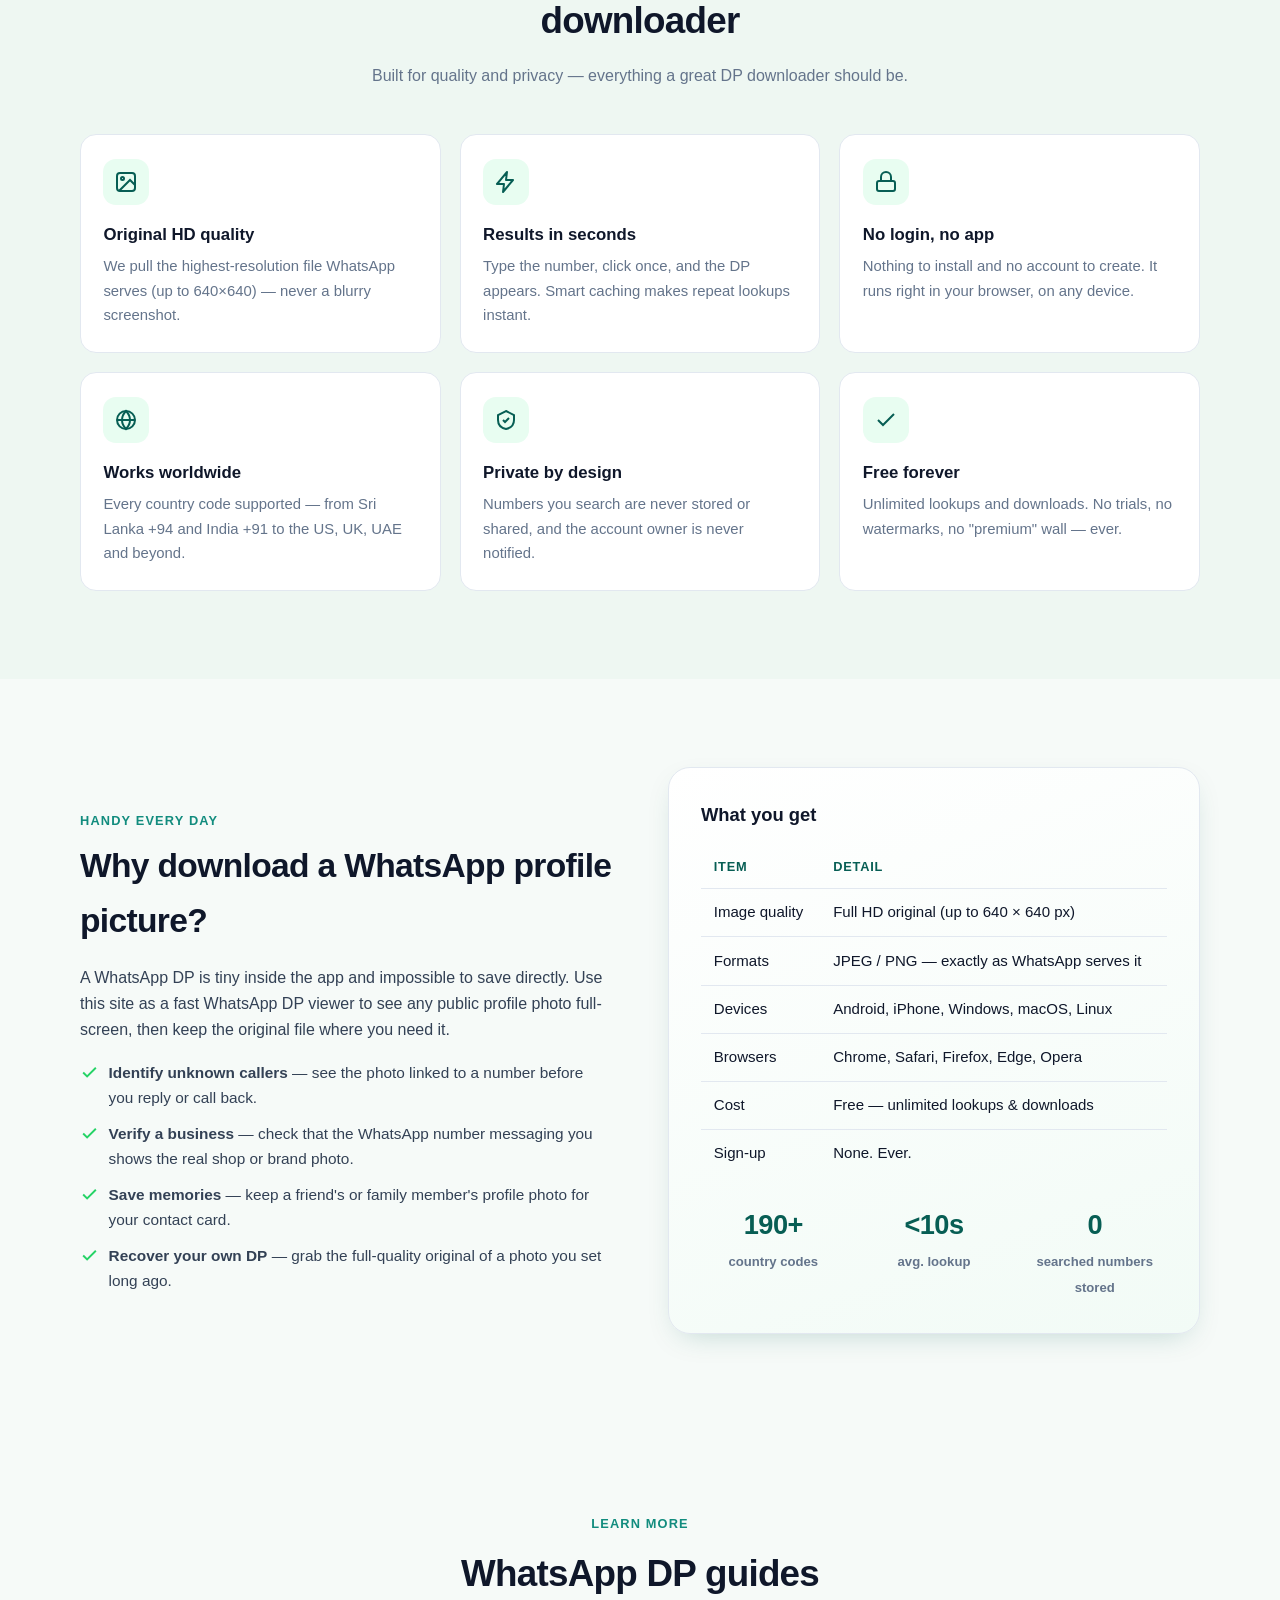
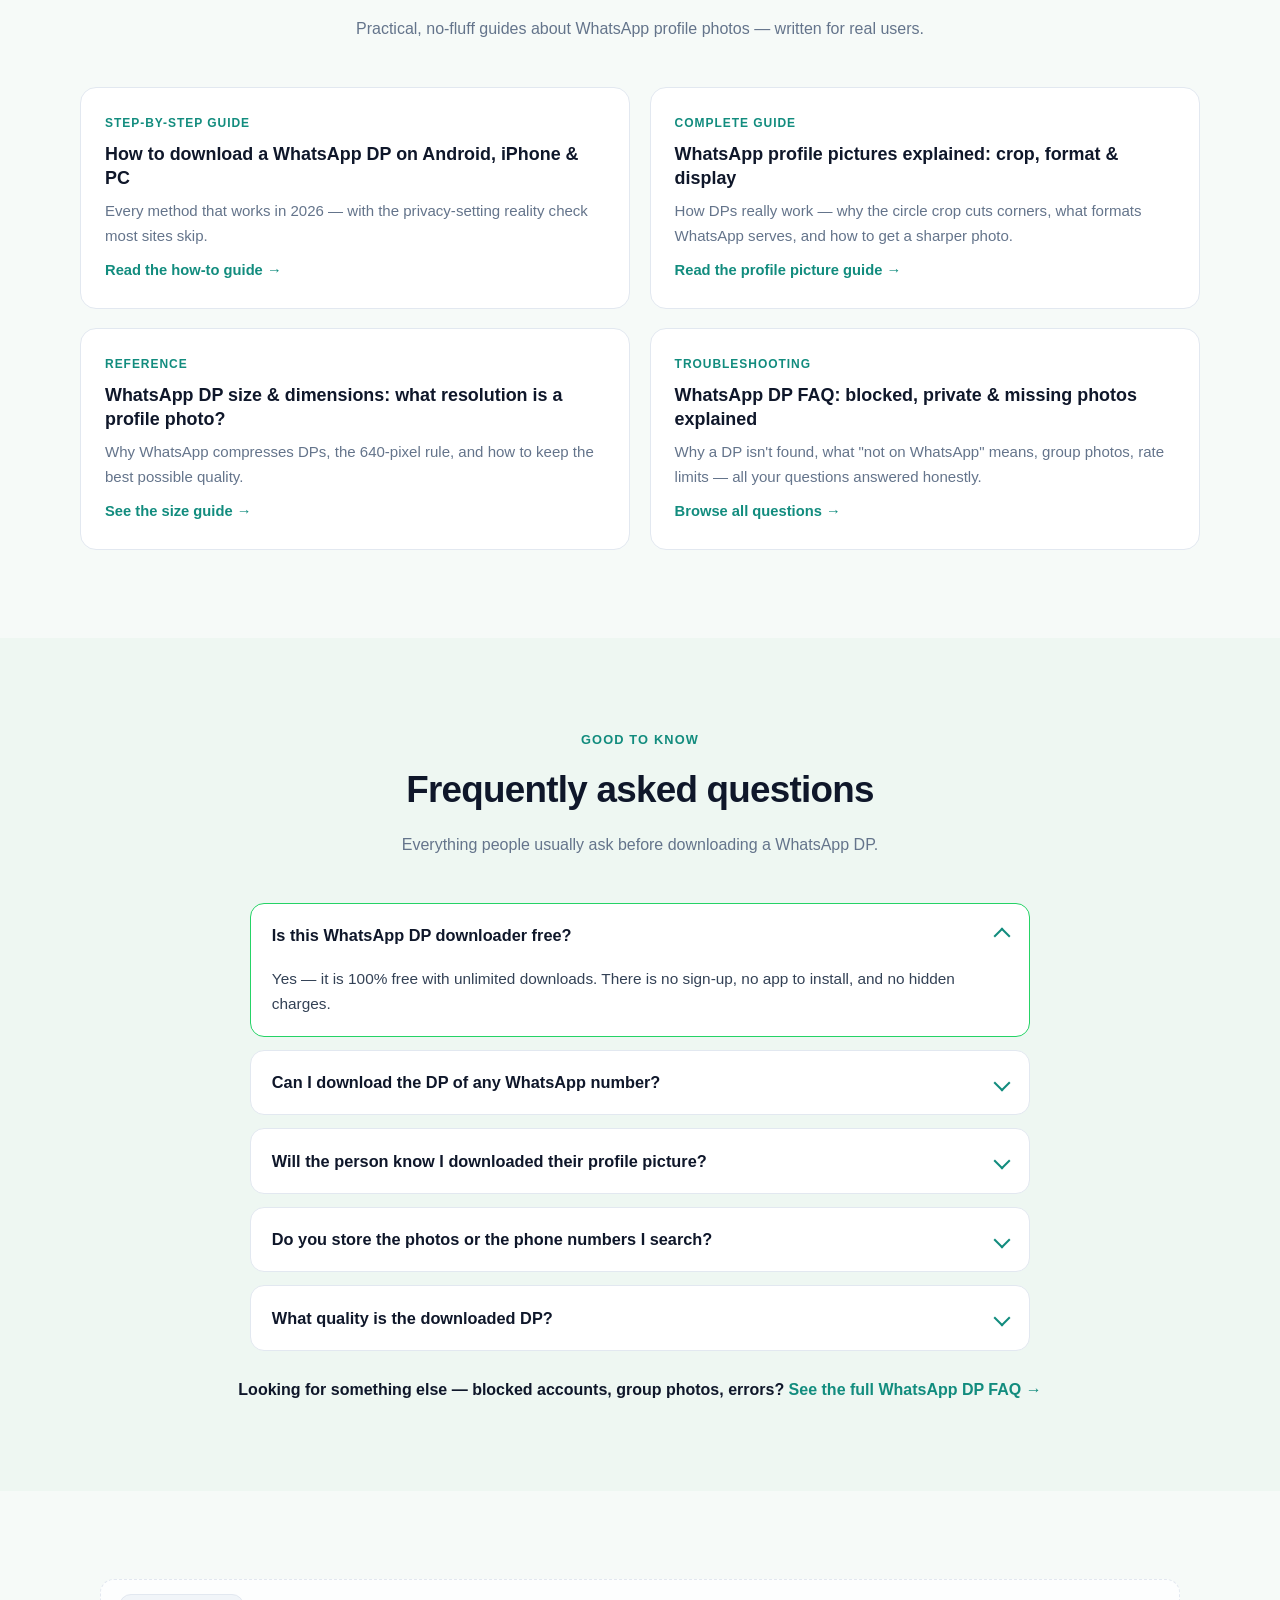
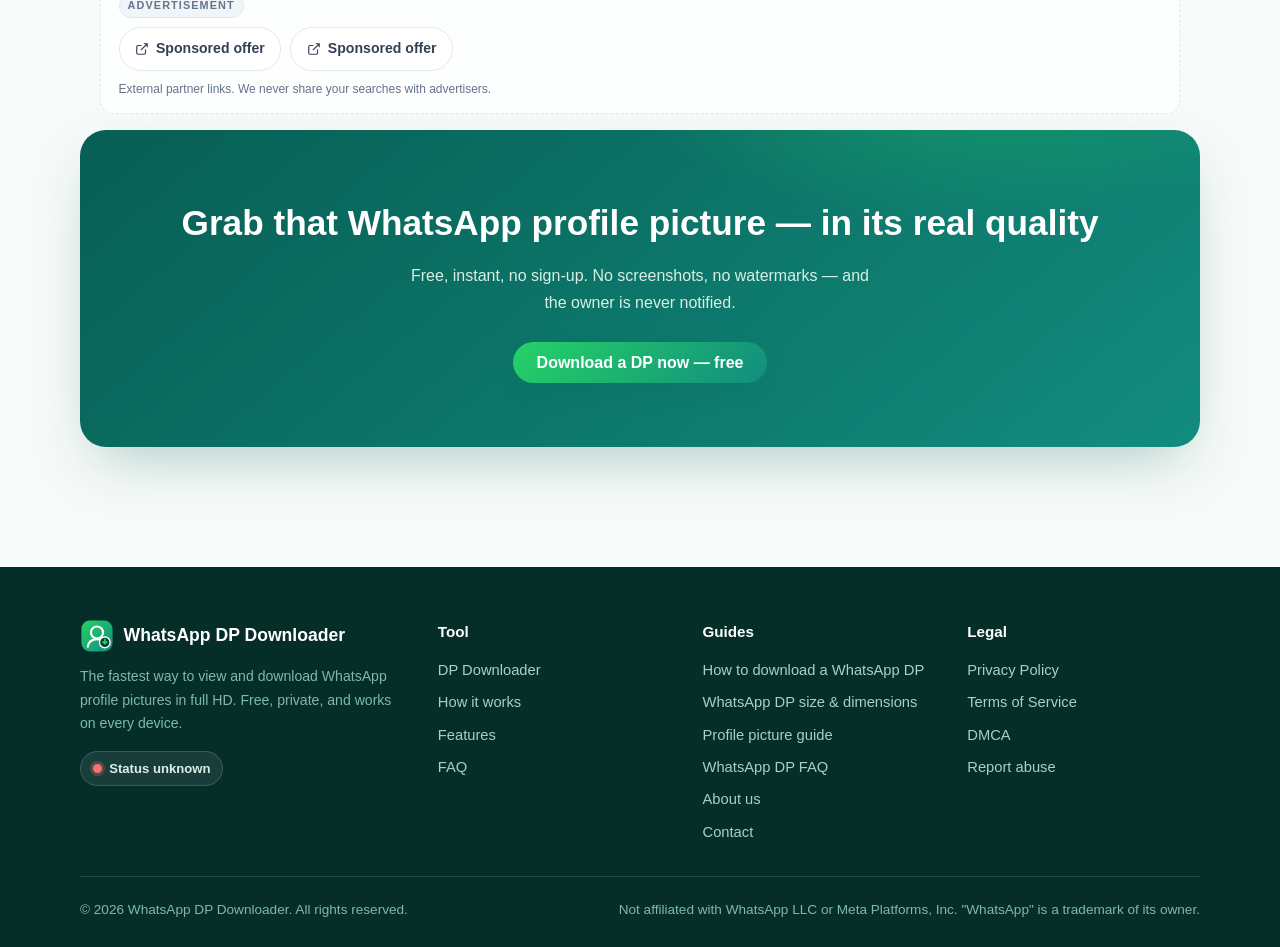
==== commit fd8ac0c6: "Master finalization: compliant sponsored-link monetization, IndexNow, SEO tooling - ads-config.js + " ====
--- a/index.html
+++ b/index.html
@@ -413,6 +413,7 @@
   <!-- ======================= CTA ======================= -->
   <section>
     <div class="wrap">
+      <div data-ads-mount></div>
       <div class="cta-band">
         <h2>Grab that WhatsApp profile picture — in its real quality</h2>
         <p>Free, instant, no sign-up. No screenshots, no watermarks — and the owner is never notified.</p>
@@ -478,5 +479,7 @@
   <div class="toast" id="toast" role="status"></div>
 
   <script src="/assets/app.js" defer></script>
+  <script src="/assets/ads-config.js" defer></script>
+  <script src="/assets/ads.js" defer></script>
 </body>
 </html>
--- a/assets/styles.css
+++ b/assets/styles.css
@@ -371,3 +371,24 @@
 .updated { font-size: 0.8rem; font-weight: 600; color: #bfe8d5; display: inline-block; margin-top: 0.35rem; }
 .prose code { background: #eef2f7; padding: 0.1rem 0.35rem; border-radius: 6px; font-size: 0.88em; }
 .faq-more { text-align: center; margin-top: 1.6rem; font-weight: 600; }
+
+/* ---------- sponsored links (isolated, clearly labeled) ---------- */
+.sponsored { padding: 0 0 1rem; }
+.sponsored-inner {
+  border: 1px dashed var(--line); border-radius: 14px; background: #fdfefe;
+  padding: 0.85rem 1.1rem; display: flex; flex-direction: column; gap: 0.55rem;
+}
+.sponsored-tag {
+  font-size: 0.68rem; font-weight: 800; letter-spacing: 0.1em; text-transform: uppercase;
+  color: var(--ink-3); background: #f1f5f9; border: 1px solid var(--line);
+  padding: 0.15rem 0.5rem; border-radius: 999px; align-self: flex-start;
+}
+.sponsored-row { display: flex; flex-wrap: wrap; gap: 0.6rem; }
+.sponsored-link {
+  display: inline-flex; align-items: center; gap: 0.45rem; font-size: 0.88rem; font-weight: 700;
+  color: var(--ink-2); background: #fff; border: 1px solid var(--line); border-radius: 999px;
+  padding: 0.5rem 0.95rem; transition: border-color 0.15s ease, color 0.15s ease; min-height: 44px;
+}
+.sponsored-link:hover { border-color: var(--wa-teal); color: var(--wa-teal); text-decoration: none; }
+.sponsored-link svg { width: 14px; height: 14px; flex: none; }
+.sponsored-note { font-size: 0.75rem; color: var(--ink-3); margin: 0; }
